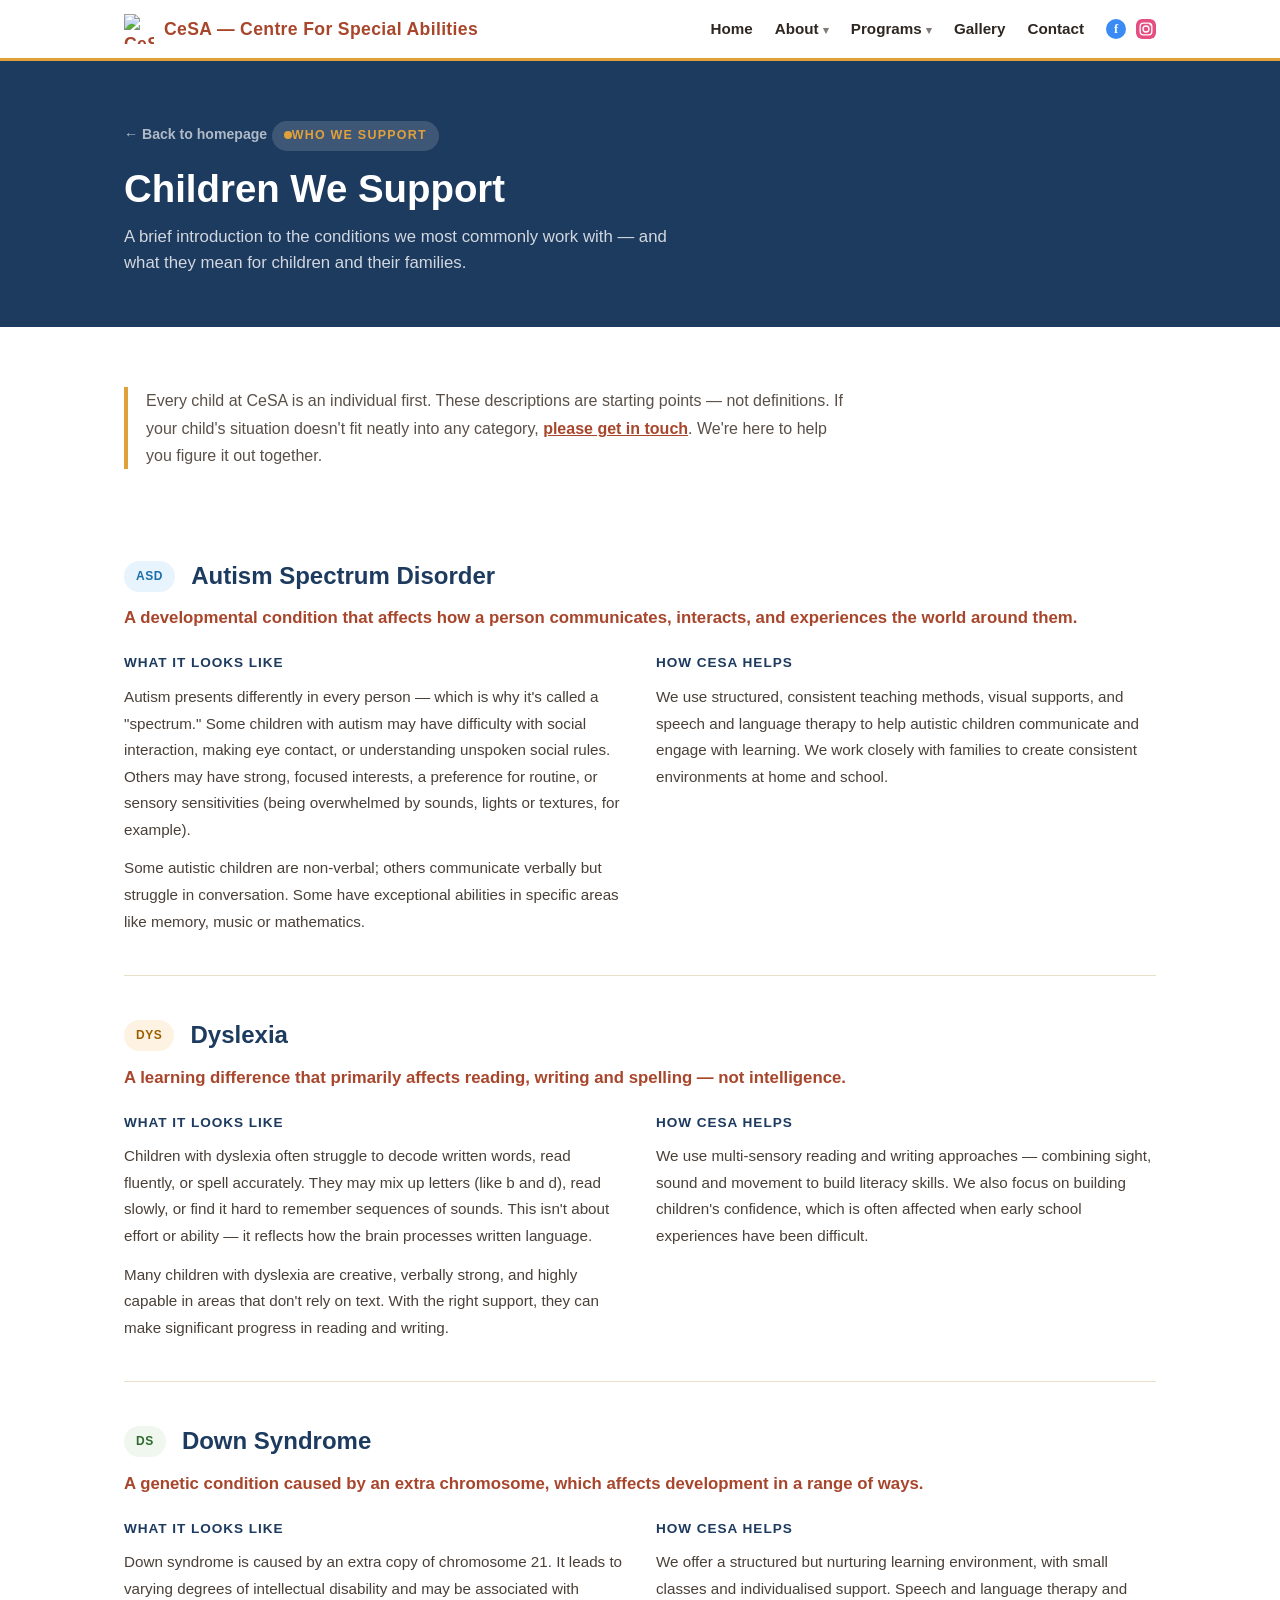
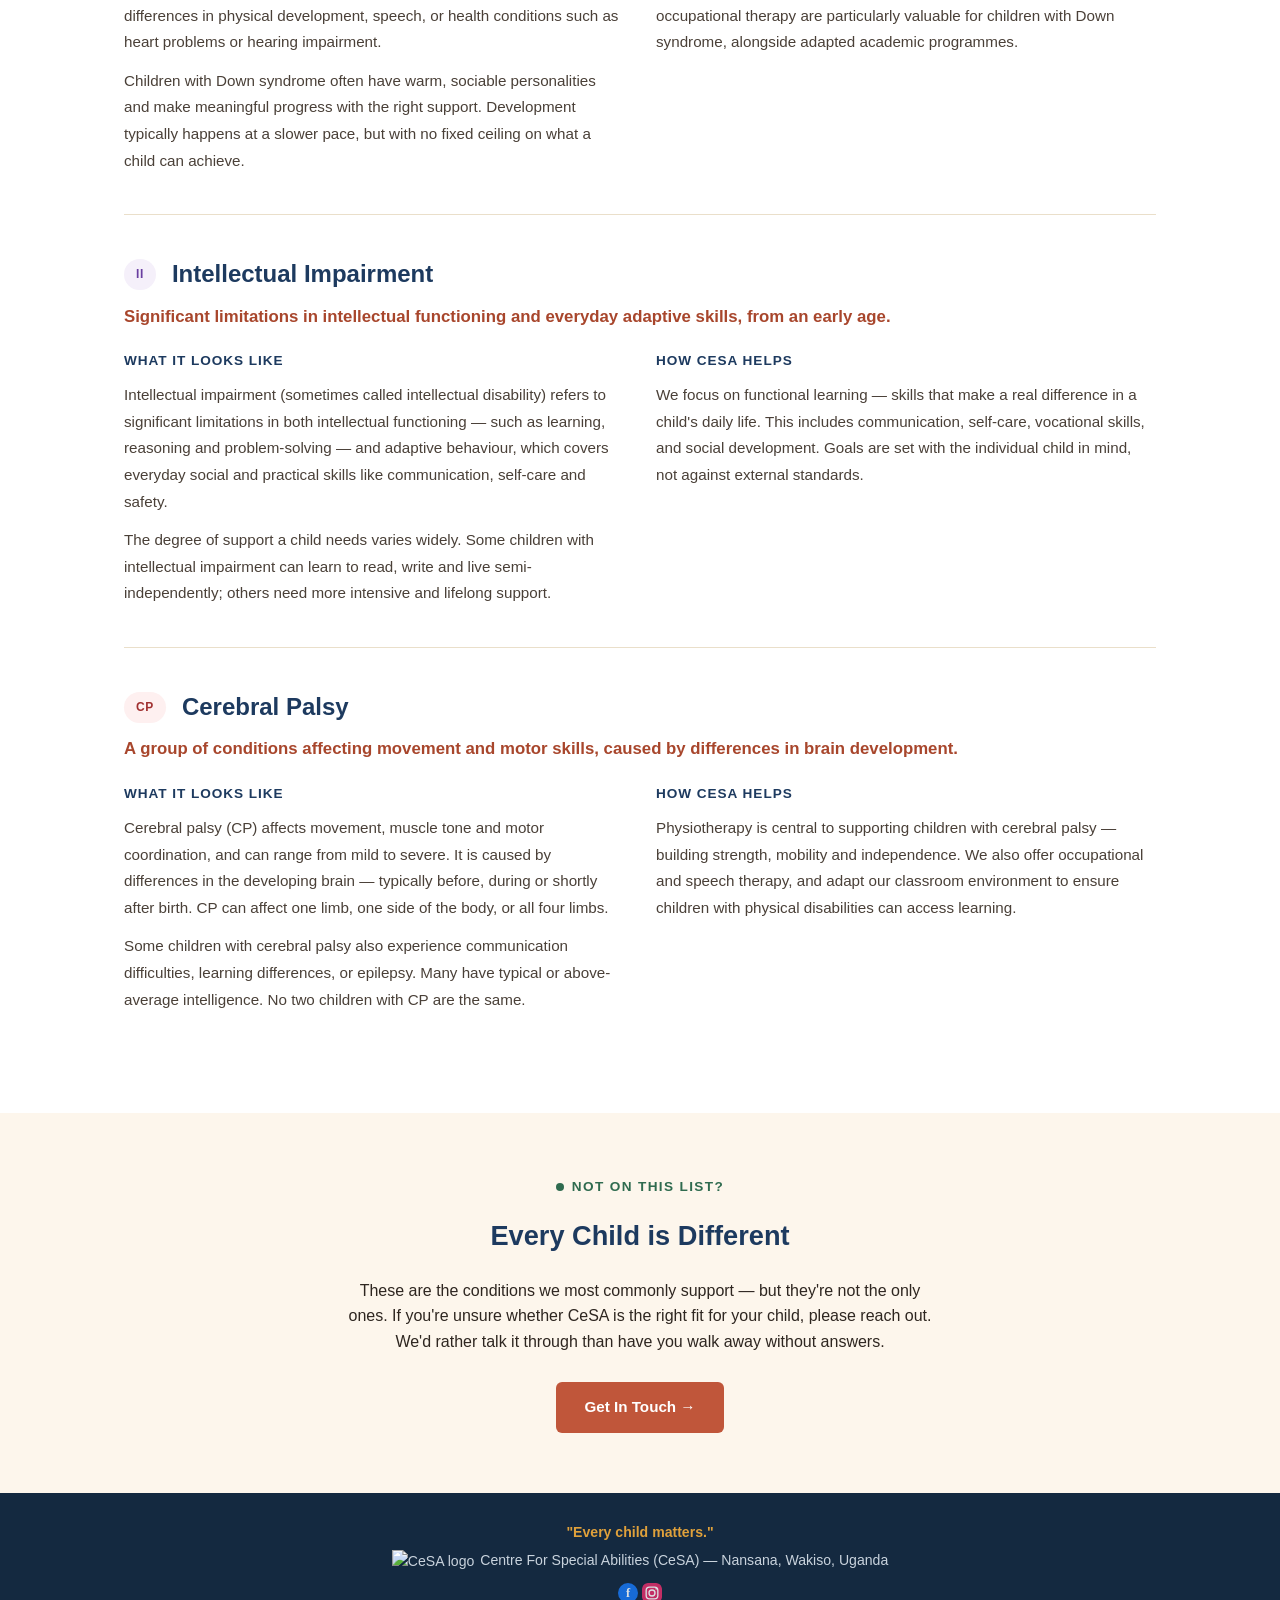
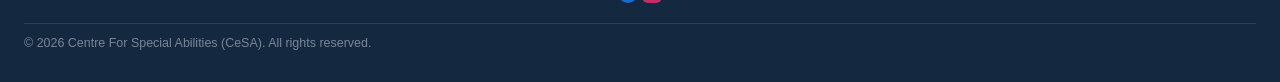
==== conditions.html @ 89aee136 "Fix mobile layout: principal message responsive + dropdown tap targets - Stack leadership-block to s" ====
<!DOCTYPE html>
<html lang="en">
<head>
<meta charset="UTF-8">
<meta name="viewport" content="width=device-width, initial-scale=1.0">
<title>Children We Support | CeSA — Centre For Special Abilities</title>
<meta name="description" content="Learn about the conditions CeSA supports — autism, dyslexia, Down syndrome, intellectual impairment and cerebral palsy — and what they mean for children and families.">
<link rel="stylesheet" href="style.css">
<script src="nav.js" defer></script>
</head>
<body>

<header>
  <nav class="nav">
    <a href="index.html#top" class="logo"><img src="images/logo.png" alt="CeSA logo" class="logo-img"><span class="logo-full">CeSA — Centre For Special Abilities</span><span class="logo-short">CeSA</span></a>
    <div class="nav-right">
      <ul class="nav-links">
        <li><a href="index.html">Home</a></li>
        <li class="has-dropdown">
          <a href="index.html#about">About <span class="dropdown-arrow">▾</span></a>
          <ul class="dropdown-menu">
            <li><a href="profile.html">Centre Profile</a></li>
            <li><a href="leadership.html">From Our Principal</a></li>
          </ul>
        </li>
        <li class="has-dropdown">
          <a href="index.html#services">Programs <span class="dropdown-arrow">▾</span></a>
          <ul class="dropdown-menu">
            <li><a href="programs.html">Our Programs &amp; Services</a></li>
            <li><a href="conditions.html">Children We Support</a></li>
          </ul>
        </li>
        <li><a href="gallery.html">Gallery</a></li>
        <li><a href="contact.html">Contact</a></li>
      </ul>
      <div class="nav-social">
        <a class="social-icon" href="https://www.facebook.com/61562365375146/" target="_blank" rel="noopener" aria-label="CeSA on Facebook">
          <svg viewBox="0 0 24 24" width="20" height="20" aria-hidden="true"><circle cx="12" cy="12" r="12" fill="#1877F2"/><text x="12" y="17" text-anchor="middle" font-family="Georgia, serif" font-size="15" font-weight="700" fill="#fff">f</text></svg>
        </a>
        <a class="social-icon" href="https://www.instagram.com/cesachildren/" target="_blank" rel="noopener" aria-label="CeSA on Instagram">
          <svg viewBox="0 0 24 24" width="20" height="20" aria-hidden="true"><rect width="24" height="24" rx="6" fill="#E1306C"/><rect x="5" y="5" width="14" height="14" rx="4" fill="none" stroke="#fff" stroke-width="1.6"/><circle cx="12" cy="12" r="3.6" fill="none" stroke="#fff" stroke-width="1.6"/><circle cx="17" cy="7" r="1" fill="#fff"/></svg>
        </a>
      </div>
    </div>
  </nav>
</header>

<section class="page-hero">
  <div class="wrap">
    <a href="index.html" class="back-link">← Back to homepage</a>
    <div class="section-tag">Who We Support</div>
    <h1>Children We Support</h1>
    <p>A brief introduction to the conditions we most commonly work with — and what they mean for children and their families.</p>
  </div>
</section>

<section class="page-section" style="background:#fff;">
  <div class="wrap">
    <p class="conditions-intro">Every child at CeSA is an individual first. These descriptions are starting points — not definitions. If your child's situation doesn't fit neatly into any category, <a href="contact.html">please get in touch</a>. We're here to help you figure it out together.</p>

    <div class="condition-list">

      <div class="condition-card" id="autism">
        <div class="condition-header">
          <div class="condition-badge" style="background:#e8f4fd;color:#1a6fa8;">ASD</div>
          <h2>Autism Spectrum Disorder</h2>
        </div>
        <p class="condition-lead">A developmental condition that affects how a person communicates, interacts, and experiences the world around them.</p>
        <div class="condition-body">
          <div>
            <h3>What it looks like</h3>
            <p>Autism presents differently in every person — which is why it's called a "spectrum." Some children with autism may have difficulty with social interaction, making eye contact, or understanding unspoken social rules. Others may have strong, focused interests, a preference for routine, or sensory sensitivities (being overwhelmed by sounds, lights or textures, for example).</p>
            <p style="margin-top:12px;">Some autistic children are non-verbal; others communicate verbally but struggle in conversation. Some have exceptional abilities in specific areas like memory, music or mathematics.</p>
          </div>
          <div>
            <h3>How CeSA helps</h3>
            <p>We use structured, consistent teaching methods, visual supports, and speech and language therapy to help autistic children communicate and engage with learning. We work closely with families to create consistent environments at home and school.</p>
          </div>
        </div>
      </div>

      <div class="condition-card" id="dyslexia">
        <div class="condition-header">
          <div class="condition-badge" style="background:#fef3e2;color:#9a6000;">DYS</div>
          <h2>Dyslexia</h2>
        </div>
        <p class="condition-lead">A learning difference that primarily affects reading, writing and spelling — not intelligence.</p>
        <div class="condition-body">
          <div>
            <h3>What it looks like</h3>
            <p>Children with dyslexia often struggle to decode written words, read fluently, or spell accurately. They may mix up letters (like b and d), read slowly, or find it hard to remember sequences of sounds. This isn't about effort or ability — it reflects how the brain processes written language.</p>
            <p style="margin-top:12px;">Many children with dyslexia are creative, verbally strong, and highly capable in areas that don't rely on text. With the right support, they can make significant progress in reading and writing.</p>
          </div>
          <div>
            <h3>How CeSA helps</h3>
            <p>We use multi-sensory reading and writing approaches — combining sight, sound and movement to build literacy skills. We also focus on building children's confidence, which is often affected when early school experiences have been difficult.</p>
          </div>
        </div>
      </div>

      <div class="condition-card" id="down-syndrome">
        <div class="condition-header">
          <div class="condition-badge" style="background:#f0f7ee;color:#2d6a2d;">DS</div>
          <h2>Down Syndrome</h2>
        </div>
        <p class="condition-lead">A genetic condition caused by an extra chromosome, which affects development in a range of ways.</p>
        <div class="condition-body">
          <div>
            <h3>What it looks like</h3>
            <p>Down syndrome is caused by an extra copy of chromosome 21. It leads to varying degrees of intellectual disability and may be associated with differences in physical development, speech, or health conditions such as heart problems or hearing impairment.</p>
            <p style="margin-top:12px;">Children with Down syndrome often have warm, sociable personalities and make meaningful progress with the right support. Development typically happens at a slower pace, but with no fixed ceiling on what a child can achieve.</p>
          </div>
          <div>
            <h3>How CeSA helps</h3>
            <p>We offer a structured but nurturing learning environment, with small classes and individualised support. Speech and language therapy and occupational therapy are particularly valuable for children with Down syndrome, alongside adapted academic programmes.</p>
          </div>
        </div>
      </div>

      <div class="condition-card" id="intellectual-impairment">
        <div class="condition-header">
          <div class="condition-badge" style="background:#f5f0fa;color:#6a3fa0;">II</div>
          <h2>Intellectual Impairment</h2>
        </div>
        <p class="condition-lead">Significant limitations in intellectual functioning and everyday adaptive skills, from an early age.</p>
        <div class="condition-body">
          <div>
            <h3>What it looks like</h3>
            <p>Intellectual impairment (sometimes called intellectual disability) refers to significant limitations in both intellectual functioning — such as learning, reasoning and problem-solving — and adaptive behaviour, which covers everyday social and practical skills like communication, self-care and safety.</p>
            <p style="margin-top:12px;">The degree of support a child needs varies widely. Some children with intellectual impairment can learn to read, write and live semi-independently; others need more intensive and lifelong support.</p>
          </div>
          <div>
            <h3>How CeSA helps</h3>
            <p>We focus on functional learning — skills that make a real difference in a child's daily life. This includes communication, self-care, vocational skills, and social development. Goals are set with the individual child in mind, not against external standards.</p>
          </div>
        </div>
      </div>

      <div class="condition-card" id="cerebral-palsy">
        <div class="condition-header">
          <div class="condition-badge" style="background:#fef0f0;color:#a03030;">CP</div>
          <h2>Cerebral Palsy</h2>
        </div>
        <p class="condition-lead">A group of conditions affecting movement and motor skills, caused by differences in brain development.</p>
        <div class="condition-body">
          <div>
            <h3>What it looks like</h3>
            <p>Cerebral palsy (CP) affects movement, muscle tone and motor coordination, and can range from mild to severe. It is caused by differences in the developing brain — typically before, during or shortly after birth. CP can affect one limb, one side of the body, or all four limbs.</p>
            <p style="margin-top:12px;">Some children with cerebral palsy also experience communication difficulties, learning differences, or epilepsy. Many have typical or above-average intelligence. No two children with CP are the same.</p>
          </div>
          <div>
            <h3>How CeSA helps</h3>
            <p>Physiotherapy is central to supporting children with cerebral palsy — building strength, mobility and independence. We also offer occupational and speech therapy, and adapt our classroom environment to ensure children with physical disabilities can access learning.</p>
          </div>
        </div>
      </div>

    </div>
  </div>
</section>

<section class="page-section" style="background:var(--cream);">
  <div class="wrap" style="text-align:center;">
    <div class="section-tag">Not on this list?</div>
    <h2>Every Child is Different</h2>
    <p style="max-width:600px;margin:0 auto 28px;">These are the conditions we most commonly support — but they're not the only ones. If you're unsure whether CeSA is the right fit for your child, please reach out. We'd rather talk it through than have you walk away without answers.</p>
    <a href="contact.html" class="btn">Get In Touch →</a>
  </div>
</section>

<footer>
  <div class="slogan">"Every child matters."</div>
  <div><img src="images/logo.png" alt="CeSA logo" class="footer-logo">Centre For Special Abilities (CeSA) — Nansana, Wakiso, Uganda</div>
  <div class="footer-links">
    <a class="social-icon" href="https://www.facebook.com/61562365375146/" target="_blank" rel="noopener" aria-label="CeSA on Facebook">
      <svg viewBox="0 0 24 24" width="20" height="20" aria-hidden="true"><circle cx="12" cy="12" r="12" fill="#1877F2"/><text x="12" y="17" text-anchor="middle" font-family="Georgia, serif" font-size="15" font-weight="700" fill="#fff">f</text></svg>
    </a>
    <a class="social-icon" href="https://www.instagram.com/cesachildren/" target="_blank" rel="noopener" aria-label="CeSA on Instagram">
      <svg viewBox="0 0 24 24" width="20" height="20" aria-hidden="true"><rect width="24" height="24" rx="6" fill="#E1306C"/><rect x="5" y="5" width="14" height="14" rx="4" fill="none" stroke="#fff" stroke-width="1.6"/><circle cx="12" cy="12" r="3.6" fill="none" stroke="#fff" stroke-width="1.6"/><circle cx="17" cy="7" r="1" fill="#fff"/></svg>
    </a>
  </div>
  <div class="footer-bottom">© 2026 Centre For Special Abilities (CeSA). All rights reserved.</div>
</footer>

</body>
</html>
---- style.css ----
:root {
  --terracotta: #c0563a;
  --terracotta-dark: #a8462c;
  --cream: #fdf6ec;
  --ink: #2e2620;
  --green: #2f6b4f;
  --gold: #e0a13b;
  --gold-dark: #ad7a1f;
  --navy: #1d3a5f;
  --navy-dark: #142940;
}

* {
  margin: 0;
  padding: 0;
  box-sizing: border-box;
}

html {
  scroll-behavior: smooth;
  overflow-x: hidden;
}

body {
  font-family: -apple-system, "Helvetica Neue", Arial, sans-serif;
  color: var(--ink);
  background: #fff;
  line-height: 1.6;
  overflow-x: hidden;
}

a {
  color: inherit;
}

.wrap {
  max-width: 1080px;
  margin: 0 auto;
  padding: 0 24px;
}

/* Header */
header {
  position: sticky;
  top: 0;
  z-index: 10;
  background: #fff;
  border-bottom: 3px solid var(--gold);
}

.nav {
  display: flex;
  align-items: center;
  justify-content: space-between;
  padding: 14px 24px;
  max-width: 1080px;
  margin: 0 auto;
}

.logo {
  display: flex;
  align-items: center;
  gap: 10px;
  font-weight: 800;
  font-size: 1.1rem;
  color: var(--terracotta-dark);
  text-decoration: none;
  letter-spacing: 0.02em;
}

.logo-img {
  height: 30px;
  width: 30px;
  object-fit: contain;
}

.footer-logo {
  height: 22px;
  width: 22px;
  object-fit: contain;
  vertical-align: middle;
  margin-right: 6px;
}

.nav-right {
  display: flex;
  align-items: center;
}

.nav-links {
  display: flex;
  gap: 22px;
  list-style: none;
  font-size: 0.95rem;
  font-weight: 600;
}

.logo-short {
  display: none;
}

.nav-links a {
  text-decoration: none;
  color: var(--ink);
}

.nav-links a:hover {
  color: var(--terracotta-dark);
}

.nav-social {
  display: flex;
  gap: 10px;
  margin-left: 22px;
}

/* Dropdown nav */
.has-dropdown {
  position: relative;
}

.dropdown-arrow {
  font-size: 0.7em;
  opacity: 0.6;
}

.has-dropdown::after {
  content: '';
  position: absolute;
  top: 100%;
  left: 0;
  right: 0;
  height: 12px;
}

.dropdown-menu {
  display: none;
  position: absolute;
  top: calc(100% + 12px);
  left: 50%;
  transform: translateX(-50%);
  background: #fff;
  border-radius: 8px;
  box-shadow: 0 6px 24px rgba(0, 0, 0, 0.12);
  min-width: 220px;
  padding: 6px 0;
  list-style: none;
  border-top: 3px solid var(--gold);
  z-index: 100;
}

.has-dropdown:hover .dropdown-menu {
  display: block;
}

.dropdown-menu li a {
  display: block;
  padding: 10px 20px;
  font-size: 0.9rem;
  font-weight: 600;
  color: var(--ink);
  text-decoration: none;
  white-space: nowrap;
}

.dropdown-menu li a:hover {
  background: var(--cream);
  color: var(--terracotta-dark);
}

/* Page hero (profile / leadership pages) */
.page-hero {
  background: var(--navy);
  color: #fff;
  padding: 60px 24px 50px;
}

.page-hero .back-link {
  color: rgba(255,255,255,0.65);
  font-size: 0.88rem;
  text-decoration: none;
  display: inline-block;
  margin-bottom: 20px;
}

.page-hero .back-link:hover {
  color: #fff;
}

.page-hero .section-tag {
  background: rgba(255,255,255,0.15);
  color: var(--gold);
  display: inline-block;
  font-size: 0.78rem;
  font-weight: 700;
  letter-spacing: 0.1em;
  text-transform: uppercase;
  padding: 5px 12px;
  border-radius: 20px;
  margin-bottom: 14px;
}

.page-hero h1 {
  font-size: 2.4rem;
  font-weight: 800;
  margin-bottom: 12px;
  line-height: 1.2;
}

.page-hero p {
  font-size: 1.05rem;
  opacity: 0.8;
  max-width: 560px;
}

/* Page sections */
.page-section {
  padding: 60px 0;
}

.page-section h2 {
  font-size: 1.7rem;
  font-weight: 800;
  color: var(--navy);
  margin-bottom: 20px;
  margin-top: 10px;
}

/* Profile page */
.profile-intro p {
  max-width: 720px;
  font-size: 1.05rem;
  color: #4a4038;
}

.profile-facts {
  display: grid;
  grid-template-columns: repeat(3, 1fr);
  gap: 24px;
  margin-top: 24px;
}

.fact-card {
  background: #fff;
  border-radius: 12px;
  padding: 28px 24px;
  border: 1px solid #eadfca;
}

.fact-year {
  font-size: 2rem;
  font-weight: 800;
  color: var(--terracotta);
  line-height: 1;
  margin-bottom: 6px;
}

.fact-label {
  font-size: 0.85rem;
  font-weight: 700;
  text-transform: uppercase;
  letter-spacing: 0.06em;
  color: var(--navy);
  margin-bottom: 10px;
}

.fact-card p {
  font-size: 0.9rem;
  color: #5a5048;
  line-height: 1.6;
}

.focus-grid {
  display: grid;
  grid-template-columns: repeat(3, 1fr);
  gap: 20px;
}

.focus-item {
  background: var(--cream);
  border-radius: 10px;
  padding: 22px 20px;
}

.focus-icon {
  font-size: 1.5rem;
  margin-bottom: 10px;
}

.focus-item h3 {
  font-size: 0.95rem;
  font-weight: 700;
  color: var(--navy);
  margin-bottom: 8px;
}

.focus-item p {
  font-size: 0.85rem;
  color: #5a5048;
  line-height: 1.5;
}

/* Leadership page */
.leadership-block {
  display: grid;
  grid-template-columns: 260px 1fr;
  gap: 50px;
  align-items: start;
}

.leadership-photo img {
  width: 100%;
  border-radius: 12px;
  object-fit: cover;
}

.leadership-name {
  font-size: 1rem;
  font-weight: 700;
  color: var(--navy);
  margin-top: 14px;
}

.leadership-title {
  font-size: 0.85rem;
  color: #7a6a5a;
  margin-top: 4px;
}

.leadership-quote {
  font-size: 1.2rem;
  font-style: italic;
  color: var(--terracotta-dark);
  border-left: 4px solid var(--gold);
  padding-left: 20px;
  margin: 16px 0 24px;
  line-height: 1.6;
}

.leadership-text p {
  font-size: 1rem;
  color: #4a4038;
  line-height: 1.75;
}

/* Timeline */
.timeline {
  display: flex;
  flex-direction: column;
  gap: 0;
  margin-top: 24px;
  max-width: 720px;
}

.timeline-item {
  display: grid;
  grid-template-columns: 90px 1fr;
  gap: 24px;
  padding-bottom: 36px;
  position: relative;
}

.timeline-item:not(:last-child)::before {
  content: '';
  position: absolute;
  left: 44px;
  top: 36px;
  bottom: 0;
  width: 2px;
  background: var(--gold);
  opacity: 0.4;
}

.timeline-year {
  width: 72px;
  height: 72px;
  border-radius: 50%;
  background: var(--navy);
  color: #fff;
  font-weight: 800;
  font-size: 0.85rem;
  display: flex;
  align-items: center;
  justify-content: center;
  text-align: center;
  flex-shrink: 0;
  line-height: 1.2;
}

.timeline-content h3 {
  font-size: 1.05rem;
  font-weight: 700;
  color: var(--navy);
  margin-bottom: 8px;
  padding-top: 18px;
}

.timeline-content p {
  font-size: 0.95rem;
  color: #5a5048;
  line-height: 1.7;
}

.social-icon {
  display: inline-flex;
  opacity: 0.85;
  transition: opacity 0.2s ease, transform 0.2s ease;
}

.social-icon:hover {
  opacity: 1;
  transform: translateY(-2px);
}

.social-icon svg {
  display: block;
  border-radius: 6px;
}

.social-row {
  display: flex;
  gap: 14px;
  justify-content: center;
  margin-top: 4px;
}

/* Hero */
.hero {
  position: relative;
  background: linear-gradient(180deg, rgba(20, 28, 38, 0.1) 0%, rgba(20, 28, 38, 0.35) 100%), url("images/hero.jpg") center 15% / cover no-repeat;
  color: #fff;
  padding: 130px 24px 100px;
  text-align: center;
}

.hero .motto {
  display: inline-block;
  background: var(--gold);
  color: #2e2210;
  font-weight: 700;
  font-size: 0.8rem;
  letter-spacing: 0.08em;
  text-transform: uppercase;
  padding: 7px 16px;
  border-radius: 20px;
  margin-bottom: 22px;
  box-shadow: 0 8px 20px rgba(0, 0, 0, 0.25);
}

.hero h1 {
  font-size: 3rem;
  font-weight: 900;
  letter-spacing: -0.01em;
  line-height: 1.14;
  margin-bottom: 10px;
  text-shadow: 0 3px 22px rgba(0, 0, 0, 0.45);
}

.hero .sub {
  font-size: 1.05rem;
  font-weight: 800;
  letter-spacing: 0.08em;
  text-transform: uppercase;
  color: var(--gold);
  margin-bottom: 10px;
}

.hero p.lead {
  max-width: 620px;
  margin: 18px auto 28px;
  font-size: 1.05rem;
  opacity: 0.95;
}

.btn {
  display: inline-block;
  background: var(--terracotta);
  color: #fff;
  text-decoration: none;
  padding: 13px 28px;
  border-radius: 6px;
  font-weight: 700;
  font-size: 0.95rem;
  transition: background 0.15s ease;
}

.btn:hover {
  background: var(--terracotta-dark);
}

.btn.outline {
  background: transparent;
  border: 2px solid #fff;
  margin-left: 10px;
}

.btn.outline:hover {
  background: rgba(255, 255, 255, 0.15);
}

/* Sections */
section {
  padding: 70px 0;
}

h2 {
  font-size: 1.8rem;
  font-weight: 800;
  color: var(--terracotta-dark);
  margin-bottom: 8px;
}

.section-tag {
  color: var(--green);
  font-weight: 700;
  font-size: 0.85rem;
  letter-spacing: 0.1em;
  text-transform: uppercase;
  margin-bottom: 6px;
  display: inline-flex;
  align-items: center;
  gap: 8px;
}

.section-tag::before {
  content: "";
  width: 8px;
  height: 8px;
  border-radius: 50%;
  background: currentColor;
  display: inline-block;
  flex-shrink: 0;
}

.section-head {
  text-align: center;
  max-width: 640px;
  margin: 0 auto 40px;
}

/* About */
.about-grid {
  display: grid;
  grid-template-columns: 1fr 1fr;
  gap: 44px;
  align-items: center;
}

.about-grid img {
  width: 100%;
  border-radius: 10px;
  box-shadow: 0 12px 30px rgba(0, 0, 0, 0.15);
}

.about-grid .about-logo {
  width: 100%;
  max-width: 260px;
  margin: 0 auto;
  display: block;
  box-shadow: none;
}

.about-text h2 {
  text-align: left;
}

.about-profile-link {
  display: inline-block;
  margin-top: 18px;
  font-size: 0.9rem;
  font-weight: 700;
  color: var(--terracotta);
  text-decoration: none;
  letter-spacing: 0.02em;
}

.about-profile-link:hover {
  color: var(--terracotta-dark);
  text-decoration: underline;
}

.trust-badges {
  display: grid;
  grid-template-columns: repeat(3, 1fr);
  gap: 18px;
  margin-top: 40px;
}

.badge {
  background: var(--cream);
  border: 1px solid #eadfca;
  border-radius: 10px;
  padding: 18px 20px;
  text-align: center;
}

.badge strong {
  display: block;
  color: var(--green);
  font-size: 1.05rem;
  margin-bottom: 6px;
}

.badge span {
  font-size: 0.82rem;
  color: #4a4038;
}

.cards {
  display: grid;
  grid-template-columns: repeat(3, 1fr);
  gap: 18px;
  margin-top: 36px;
}

.card {
  background: #fff;
  border-radius: 10px;
  padding: 22px;
  border-top: 4px solid var(--terracotta);
  box-shadow: 0 6px 18px rgba(0, 0, 0, 0.05);
}

.card h3 {
  font-size: 1.05rem;
  margin-bottom: 8px;
  color: var(--terracotta-dark);
}

.card:nth-of-type(1) {
  border-top-color: var(--navy);
}

.card:nth-of-type(1) h3 {
  color: var(--navy);
}

.card:nth-of-type(2) {
  border-top-color: var(--green);
}

.card:nth-of-type(2) h3 {
  color: var(--green);
}

.card:nth-of-type(3) {
  border-top-color: var(--gold);
}

.card:nth-of-type(3) h3 {
  color: var(--gold-dark);
}

.card p {
  font-size: 0.92rem;
  color: #4a4038;
}

/* Objectives */
.objectives-list {
  margin-top: 36px;
  display: grid;
  gap: 14px;
  list-style: none;
  counter-reset: objective;
}

.objectives-list li {
  counter-increment: objective;
  background: #fff;
  border-left: 4px solid var(--terracotta);
  border-radius: 8px;
  padding: 16px 20px 16px 52px;
  font-size: 0.95rem;
  position: relative;
  box-shadow: 0 6px 18px rgba(0, 0, 0, 0.05);
}

.objectives-list li::before {
  content: counter(objective);
  position: absolute;
  left: 16px;
  top: 16px;
  color: var(--terracotta-dark);
  font-weight: 800;
}

.objectives-list li:nth-child(4n+1) { border-left-color: var(--navy); }
.objectives-list li:nth-child(4n+1)::before { color: var(--navy); }
.objectives-list li:nth-child(4n+2) { border-left-color: var(--green); }
.objectives-list li:nth-child(4n+2)::before { color: var(--green); }
.objectives-list li:nth-child(4n+3) { border-left-color: var(--gold); }
.objectives-list li:nth-child(4n+3)::before { color: var(--gold-dark); }

/* Quote block */
.quote-block {
  display: flex;
  align-items: center;
  gap: 32px;
  margin-top: 40px;
  background: #fff;
  border-radius: 14px;
  padding: 28px;
  box-shadow: 0 6px 18px rgba(0, 0, 0, 0.05);
}

.quote-block img {
  width: 180px;
  height: 200px;
  object-fit: cover;
  border-radius: 10px;
  flex-shrink: 0;
}

.quote-block blockquote {
  font-size: 1.05rem;
  font-style: italic;
  color: var(--ink);
}

.quote-block cite {
  display: block;
  margin-top: 10px;
  font-style: normal;
  font-weight: 700;
  color: var(--terracotta-dark);
}

/* Who We Support */
.who-we-support {
  background: var(--cream);
}

.support-grid {
  display: grid;
  grid-template-columns: 1fr 1fr;
  gap: 24px;
  margin-top: 36px;
}

.support-col {
  background: #fff;
  border-radius: 12px;
  padding: 26px 28px;
  box-shadow: 0 6px 18px rgba(0, 0, 0, 0.05);
}

.support-col.welcome {
  border-top: 4px solid var(--green);
}

.support-col.limited {
  border-top: 4px solid var(--gold);
}

.support-col h3 {
  font-size: 1.05rem;
  margin-bottom: 14px;
}

.support-col.welcome h3 {
  color: var(--green);
}

.support-col.limited h3 {
  color: var(--gold-dark);
}

.support-col ul {
  list-style: none;
  display: grid;
  gap: 8px;
  font-size: 0.95rem;
}

.support-col li {
  padding-left: 26px;
  position: relative;
}

.support-col.welcome li a {
  color: inherit;
  text-decoration: none;
  font-weight: inherit;
}

.support-col.welcome li a:hover {
  color: var(--terracotta);
  text-decoration: underline;
}

.support-col.welcome li::before {
  content: "✓";
  position: absolute;
  left: 0;
  color: var(--green);
  font-weight: 800;
}

.support-col.limited p {
  font-size: 0.95rem;
}

.support-condition {
  margin-top: 16px;
  font-size: 0.88rem;
  color: #4a4038;
  border-top: 1px dashed #eadfca;
  padding-top: 12px;
}

.support-condition a {
  color: var(--gold-dark);
  font-weight: 700;
  text-decoration: none;
}

.support-condition a:hover {
  text-decoration: underline;
}

.admission-process {
  margin-top: 40px;
  text-align: center;
}

.admission-process h3 {
  font-size: 1rem;
  font-weight: 700;
  color: var(--navy);
  margin-bottom: 20px;
  text-transform: uppercase;
  letter-spacing: 0.05em;
}

.admission-steps {
  display: flex;
  align-items: stretch;
  justify-content: center;
  gap: 12px;
  flex-wrap: wrap;
}

.admission-step {
  background: #fff;
  border: 1px solid #eadfca;
  border-radius: 10px;
  padding: 16px 20px;
  width: 180px;
  min-height: 100px;
  text-align: center;
  display: flex;
  flex-direction: column;
  align-items: center;
  justify-content: flex-start;
}

.step-num {
  width: 32px;
  height: 32px;
  border-radius: 50%;
  background: var(--navy);
  color: #fff;
  font-weight: 700;
  font-size: 0.9rem;
  display: flex;
  align-items: center;
  justify-content: center;
  margin: 0 auto 10px;
}

.admission-step p {
  font-size: 0.85rem;
  color: #4a4038;
  margin: 0;
  line-height: 1.4;
}

.admission-arrow {
  font-size: 1.4rem;
  color: var(--gold-dark);
  font-weight: 700;
}

.support-note {
  text-align: center;
  margin-top: 30px;
  font-weight: 700;
  color: var(--navy);
}

.support-note a {
  text-decoration: underline;
}

/* Programs page */
.programs-grid {
  display: flex;
  flex-direction: column;
  gap: 48px;
}

.program-card {
  border-bottom: 1px solid #eadfca;
  padding-bottom: 48px;
  scroll-margin-top: 90px;
}

.program-card:last-child {
  border-bottom: none;
  padding-bottom: 0;
}

.program-icon {
  font-size: 2rem;
  margin-bottom: 12px;
}

.program-card h2 {
  font-size: 1.5rem;
  font-weight: 800;
  color: var(--navy);
  margin-bottom: 8px;
}

.program-lead {
  font-size: 1.05rem;
  font-weight: 600;
  color: var(--terracotta-dark);
  margin-bottom: 16px;
}

.program-card p {
  font-size: 0.98rem;
  color: #4a4038;
  line-height: 1.75;
  max-width: 760px;
}

.program-card p + p {
  margin-top: 12px;
}

/* Conditions page */
.conditions-intro {
  font-size: 1rem;
  color: #5a5048;
  max-width: 720px;
  margin-bottom: 48px;
  line-height: 1.7;
  border-left: 4px solid var(--gold);
  padding-left: 18px;
}

.conditions-intro a {
  color: var(--terracotta-dark);
  font-weight: 600;
}

.condition-list {
  display: flex;
  flex-direction: column;
  gap: 0;
}

.condition-card {
  padding: 40px 0;
  border-bottom: 1px solid #eadfca;
  scroll-margin-top: 90px;
}

.condition-card:last-child {
  border-bottom: none;
}

.condition-header {
  display: flex;
  align-items: center;
  gap: 16px;
  margin-bottom: 10px;
}

.condition-badge {
  font-size: 0.75rem;
  font-weight: 800;
  letter-spacing: 0.05em;
  padding: 6px 12px;
  border-radius: 20px;
  flex-shrink: 0;
}

.condition-header h2 {
  font-size: 1.5rem;
  font-weight: 800;
  color: var(--navy);
  margin: 0;
}

.condition-lead {
  font-size: 1.05rem;
  font-weight: 600;
  color: var(--terracotta-dark);
  margin-bottom: 20px;
}

.condition-body {
  display: grid;
  grid-template-columns: 1fr 1fr;
  gap: 32px;
}

.condition-body h3 {
  font-size: 0.85rem;
  font-weight: 700;
  text-transform: uppercase;
  letter-spacing: 0.07em;
  color: var(--navy);
  margin-bottom: 10px;
}

.condition-body p {
  font-size: 0.95rem;
  color: #4a4038;
  line-height: 1.75;
}

/* Services */
.services {
  background: #fff;
}

.service-list {
  display: grid;
  grid-template-columns: repeat(4, 1fr);
  gap: 16px;
  list-style: none;
  margin-top: 20px;
}

.service-list li {
  background: var(--cream);
  border-radius: 8px;
  padding: 18px 16px;
  font-weight: 600;
  font-size: 0.95rem;
  text-align: center;
  border: 1px solid #eadfca;
  cursor: pointer;
  transition: transform 0.2s ease, box-shadow 0.2s ease, border-color 0.2s ease;
}

.service-list li:hover {
  border-color: var(--terracotta);
  transform: translateY(-3px);
  box-shadow: 0 10px 24px rgba(0, 0, 0, 0.08);
}

.service-list li a {
  display: block;
  width: 100%;
  height: 100%;
  color: inherit;
  text-decoration: none;
}

.classes-note {
  text-align: center;
  margin-top: 26px;
  font-weight: 600;
  color: var(--green);
}

/* Gallery */
#gallery,
#full-gallery {
  background: var(--cream);
}

.gallery-grid {
  display: grid;
  grid-template-columns: repeat(3, 1fr);
  gap: 14px;
}

.gallery-grid img {
  width: 100%;
  height: 230px;
  object-fit: cover;
  border-radius: 8px;
  display: block;
  cursor: pointer;
  transition: transform 0.25s ease;
}

.gallery-grid img:hover {
  transform: scale(1.03);
}

.gallery-cta {
  text-align: center;
  margin-top: 30px;
}

.gallery-year {
  font-size: 1.25rem;
  font-weight: 800;
  color: var(--navy);
  margin: 0 0 16px;
  padding-bottom: 8px;
  border-bottom: 2px solid #eadfca;
}

.gallery-year-group + .gallery-year-group .gallery-year {
  margin-top: 40px;
}

.back-link {
  display: inline-block;
  margin-bottom: 18px;
  font-weight: 700;
  font-size: 0.9rem;
  color: var(--terracotta-dark);
  text-decoration: none;
}

.back-link:hover {
  text-decoration: underline;
}

/* Contact */
.contact {
  background: var(--navy);
  color: #fff;
  text-align: center;
}

.contact h2 {
  color: #fff;
}

.contact .section-tag {
  color: var(--gold);
}

.contact-grid {
  display: flex;
  justify-content: center;
  gap: 50px;
  margin-top: 30px;
  flex-wrap: wrap;
}

.contact-item {
  max-width: 320px;
}

.contact-item .label {
  font-size: 0.8rem;
  text-transform: uppercase;
  letter-spacing: 0.08em;
  opacity: 0.75;
  margin-bottom: 6px;
  font-weight: 700;
}

.contact-item a {
  font-size: 1.05rem;
  font-weight: 700;
  text-decoration: none;
  color: #fff;
  white-space: nowrap;
}

.contact .btn {
  margin-top: 34px;
  background: var(--gold);
  color: #2e2210;
}

.contact .btn:hover {
  background: #cf8e2c;
}

/* Map embed */
.map-wrap {
  margin-top: 40px;
  max-width: 680px;
  margin-left: auto;
  margin-right: auto;
}

.map-embed {
  position: relative;
  display: block;
  border-radius: 12px;
  overflow: hidden;
  box-shadow: 0 10px 30px rgba(0, 0, 0, 0.2);
}

.map-embed iframe {
  width: 100%;
  height: 320px;
  display: block;
  pointer-events: none;
  border: 0;
}

.map-overlay {
  position: absolute;
  left: 0;
  right: 0;
  bottom: 0;
  background: rgba(13, 26, 42, 0.82);
  color: #fff;
  font-size: 0.85rem;
  font-weight: 700;
  padding: 10px 16px;
  text-align: center;
}

/* Facebook embed */
#news {
  background: #fff;
}

.news-grid {
  display: flex;
  flex-wrap: wrap;
  justify-content: center;
  align-items: center;
  gap: 28px;
}

.fb-embed-wrap {
  display: flex;
  justify-content: center;
}

.ig-embed-wrap {
  display: flex;
  flex-direction: column;
  align-items: center;
  gap: 12px;
}

.ig-embed-wrap iframe {
  border-radius: 8px;
}

.ig-fallback {
  font-size: 0.85rem;
  font-weight: 700;
  color: #e1306c;
  text-decoration: none;
}

.ig-fallback:hover {
  text-decoration: underline;
}

/* Footer */
footer {
  background: var(--navy-dark);
  color: #c9d3dd;
  text-align: center;
  padding: 28px 24px;
  font-size: 0.88rem;
}

.footer-bottom {
  margin-top: 14px;
  padding-top: 10px;
  border-top: 1px solid rgba(255, 255, 255, 0.1);
  text-align: left;
  font-size: 0.78rem;
  color: rgba(201, 211, 221, 0.55);
}

footer .slogan {
  color: var(--gold);
  font-weight: 700;
  margin-bottom: 6px;
}

.footer-links {
  margin-top: 10px;
}

.footer-links a {
  color: var(--gold);
  text-decoration: none;
  font-weight: 700;
  font-size: 0.85rem;
}

.footer-links a:hover {
  text-decoration: underline;
}

/* Overlays (detail modal + lightbox) */
.overlay {
  display: none;
  position: fixed;
  inset: 0;
  z-index: 100;
  background: rgba(13, 26, 42, 0.8);
  align-items: center;
  justify-content: center;
  padding: 24px;
}

.overlay.open {
  display: flex;
}

.modal-panel {
  position: relative;
  background: #fff;
  border-radius: 16px;
  padding: 36px;
  max-width: 520px;
  width: 100%;
  box-shadow: 0 20px 60px rgba(0, 0, 0, 0.3);
}

.modal-panel h3 {
  color: var(--terracotta-dark);
  font-size: 1.3rem;
  margin-bottom: 12px;
}

.modal-panel p {
  font-size: 0.95rem;
  color: #4a4038;
  line-height: 1.7;
}

.modal-close {
  position: absolute;
  top: 14px;
  right: 16px;
  background: none;
  border: none;
  font-size: 1.2rem;
  cursor: pointer;
  color: #999;
}

.modal-media {
  margin-bottom: 18px;
  border-radius: 10px;
  overflow: hidden;
}

.modal-media img {
  width: 100%;
  display: block;
}

.modal-media span {
  display: flex;
  align-items: center;
  justify-content: center;
  height: 140px;
  background: var(--cream);
  border: 1px dashed #cdbfa3;
  border-radius: 10px;
  color: #9a8b6c;
  font-size: 0.9rem;
}

/* Lightbox */
.lightbox img {
  max-width: 85vw;
  max-height: 80vh;
  border-radius: 8px;
  opacity: 0;
  transform: scale(0.96);
  transition: opacity 0.25s ease, transform 0.25s ease;
}

.lightbox img.show {
  opacity: 1;
  transform: scale(1);
}

.lb-close {
  position: absolute;
  top: 20px;
  right: 24px;
  background: none;
  border: none;
  color: #fff;
  font-size: 1.6rem;
  cursor: pointer;
}

.lb-arrow {
  position: absolute;
  top: 50%;
  transform: translateY(-50%);
  background: rgba(255, 255, 255, 0.15);
  border: none;
  color: #fff;
  font-size: 2rem;
  width: 52px;
  height: 52px;
  border-radius: 50%;
  cursor: pointer;
  transition: background 0.2s ease;
}

.lb-arrow:hover {
  background: rgba(255, 255, 255, 0.3);
}

.lb-prev {
  left: 20px;
}

.lb-next {
  right: 20px;
}

@media (max-width: 800px) {
  .nav-links {
    gap: 14px;
    font-size: 0.85rem;
  }
  .logo-full {
    display: none;
  }
  .nav-social {
    display: none;
  }
  .logo-short {
    display: inline;
  }
  .hero h1 {
    font-size: 2rem;
  }
  .about-grid {
    grid-template-columns: 1fr;
  }
  .cards {
    grid-template-columns: 1fr;
  }
  .trust-badges {
    grid-template-columns: 1fr;
  }
  .support-grid {
    grid-template-columns: 1fr;
  }
  .service-list {
    grid-template-columns: repeat(2, 1fr);
  }
  .gallery-grid {
    grid-template-columns: repeat(2, 1fr);
  }
  .contact-grid {
    gap: 28px;
  }
  .quote-block {
    flex-direction: column;
    text-align: center;
  }
  .lb-arrow {
    width: 40px;
    height: 40px;
    font-size: 1.5rem;
  }
  .lb-prev {
    left: 6px;
  }
  .lb-next {
    right: 6px;
  }
  .modal-panel {
    padding: 26px;
  }
}

@media (max-width: 420px) {
  .nav {
    padding: 12px 16px;
  }
  .logo {
    gap: 6px;
    font-size: 1rem;
  }
  .logo-img {
    height: 24px;
    width: 24px;
  }
  .nav-links {
    gap: 6px 10px;
    font-size: 0.72rem;
    flex-wrap: wrap;
    justify-content: flex-end;
  }
}

/* ─── Contact page ─── */
.contact-page-grid {
  display: grid;
  grid-template-columns: 1fr 1fr;
  gap: 60px;
  align-items: start;
}

.contact-form-col h2,
.contact-info-col h2 {
  font-size: 1.5rem;
  color: var(--navy);
  margin-bottom: 14px;
}

.contact-form-note {
  font-size: 0.88rem;
  color: #666;
  margin-bottom: 24px;
  line-height: 1.5;
}

.contact-form {
  display: flex;
  flex-direction: column;
  gap: 18px;
}

.form-group {
  display: flex;
  flex-direction: column;
  gap: 6px;
}

.form-group label {
  font-size: 0.85rem;
  font-weight: 600;
  color: var(--ink);
  letter-spacing: 0.03em;
}

.form-group input,
.form-group textarea {
  padding: 12px 14px;
  border: 1.5px solid #d8cfc5;
  border-radius: 6px;
  font-size: 0.95rem;
  font-family: inherit;
  color: var(--ink);
  background: #fafaf8;
  transition: border-color 0.2s;
  resize: vertical;
}

.form-group input:focus,
.form-group textarea:focus {
  outline: none;
  border-color: var(--terracotta);
  background: #fff;
}

.form-submit {
  align-self: flex-start;
  margin-top: 4px;
}

.info-block {
  margin-bottom: 24px;
}

.info-block:last-child {
  margin-bottom: 0;
}

.info-label {
  font-size: 0.75rem;
  font-weight: 700;
  letter-spacing: 0.1em;
  text-transform: uppercase;
  color: var(--terracotta);
  margin-bottom: 6px;
}

.info-block p,
.info-block a {
  font-size: 0.95rem;
  line-height: 1.6;
  color: var(--ink);
}

.info-block a {
  color: var(--navy);
  text-decoration: none;
}

.info-block a:hover {
  color: var(--terracotta);
}

.contact-social-row {
  display: flex;
  gap: 12px;
  margin-top: 4px;
  flex-wrap: wrap;
}

.contact-social-link {
  display: flex;
  align-items: center;
  gap: 8px;
  font-size: 0.92rem;
  font-weight: 600;
  color: var(--navy);
  text-decoration: none;
  padding: 8px 16px 8px 10px;
  border: 1.5px solid #d8cfc5;
  border-radius: 24px;
  transition: border-color 0.2s, background 0.2s;
}

.contact-social-link:hover {
  border-color: var(--terracotta);
  background: var(--cream);
  color: var(--terracotta);
}

@media (max-width: 700px) {
  .contact-page-grid {
    grid-template-columns: 1fr;
    gap: 40px;
  }
}

/* ─── Mobile layout fixes ─── */
@media (max-width: 800px) {
  /* Mobile dropdown: open state via JS toggle */
  .has-dropdown.open .dropdown-menu {
    display: block;
    position: static;
    transform: none;
    box-shadow: none;
    border-radius: 0 0 6px 6px;
    border-top: none;
    border-left: 3px solid var(--gold);
    min-width: auto;
    padding: 2px 0;
  }

  /* Principal message: stack photo above text */
  .leadership-block {
    grid-template-columns: 1fr;
    gap: 28px;
  }
  .leadership-photo img {
    max-width: 240px;
  }
}

@media (max-width: 800px) {
  /* Hero: adjust photo position so faces aren't cropped */
  .hero {
    background-position: center 40%;
    padding: 100px 20px 80px;
  }

  /* Sub-pages hero */
  .page-hero {
    padding: 50px 20px 36px;
  }
  .page-hero h1 {
    font-size: 1.9rem;
  }

  /* Centre Profile: 3-col → 1-col */
  .profile-facts {
    grid-template-columns: 1fr;
  }

  /* Focus grid: 3-col → 2-col */
  .focus-grid {
    grid-template-columns: repeat(2, 1fr);
  }

  /* Conditions: 2-col → 1-col */
  .condition-body {
    grid-template-columns: 1fr;
    gap: 16px;
  }

  /* Admission steps: stack vertically, hide arrows */
  .admission-steps {
    flex-direction: column;
    align-items: center;
  }
  .admission-step {
    width: 100%;
    max-width: 340px;
  }
  .admission-arrow {
    transform: rotate(90deg);
    font-size: 1.1rem;
  }

  /* Leadership timeline: tighten */
  .timeline-item {
    padding-left: 48px;
  }

  /* Wrap hero buttons to avoid overflow */
  .hero .btn {
    display: inline-block;
    margin: 6px 4px;
  }
}

@media (max-width: 600px) {
  /* Service list: 2-col → 1-col */
  .service-list {
    grid-template-columns: 1fr;
  }

  /* Focus grid: 2-col → 1-col */
  .focus-grid {
    grid-template-columns: 1fr;
  }

  /* Gallery: keep 2-col on small phones */
  .gallery-grid {
    grid-template-columns: repeat(2, 1fr);
    gap: 8px;
  }

  /* Hero text tighter */
  .hero h1 {
    font-size: 1.85rem;
  }
  .hero p.lead {
    font-size: 0.95rem;
  }

  /* Objectives list tighter */
  .objectives-list {
    padding-left: 0;
  }
  .objectives-list li {
    padding: 14px 16px 14px 48px;
  }

  /* Contact items: stack cleanly */
  .contact-grid {
    flex-direction: column;
    align-items: flex-start;
    gap: 20px;
    padding: 0 4px;
  }
  .contact-item {
    max-width: 100%;
    width: 100%;
  }
}

@media (max-width: 420px) {
  /* Hero: smaller padding and font */
  .hero {
    padding: 80px 16px 60px;
    background-position: center 40%;
  }
  .hero h1 {
    font-size: 1.65rem;
  }
  .hero .motto {
    font-size: 0.72rem;
  }
  .hero p.lead {
    font-size: 0.88rem;
  }

  /* Page hero tighter */
  .page-hero {
    padding: 40px 16px 28px;
  }
  .page-hero h1 {
    font-size: 1.6rem;
  }

  /* Gallery: 1-col on very small screens */
  .gallery-grid {
    grid-template-columns: repeat(2, 1fr);
    gap: 6px;
  }

  /* Wrap text cleanly */
  .support-note {
    font-size: 0.88rem;
  }
  .classes-note {
    font-size: 0.88rem;
  }
}
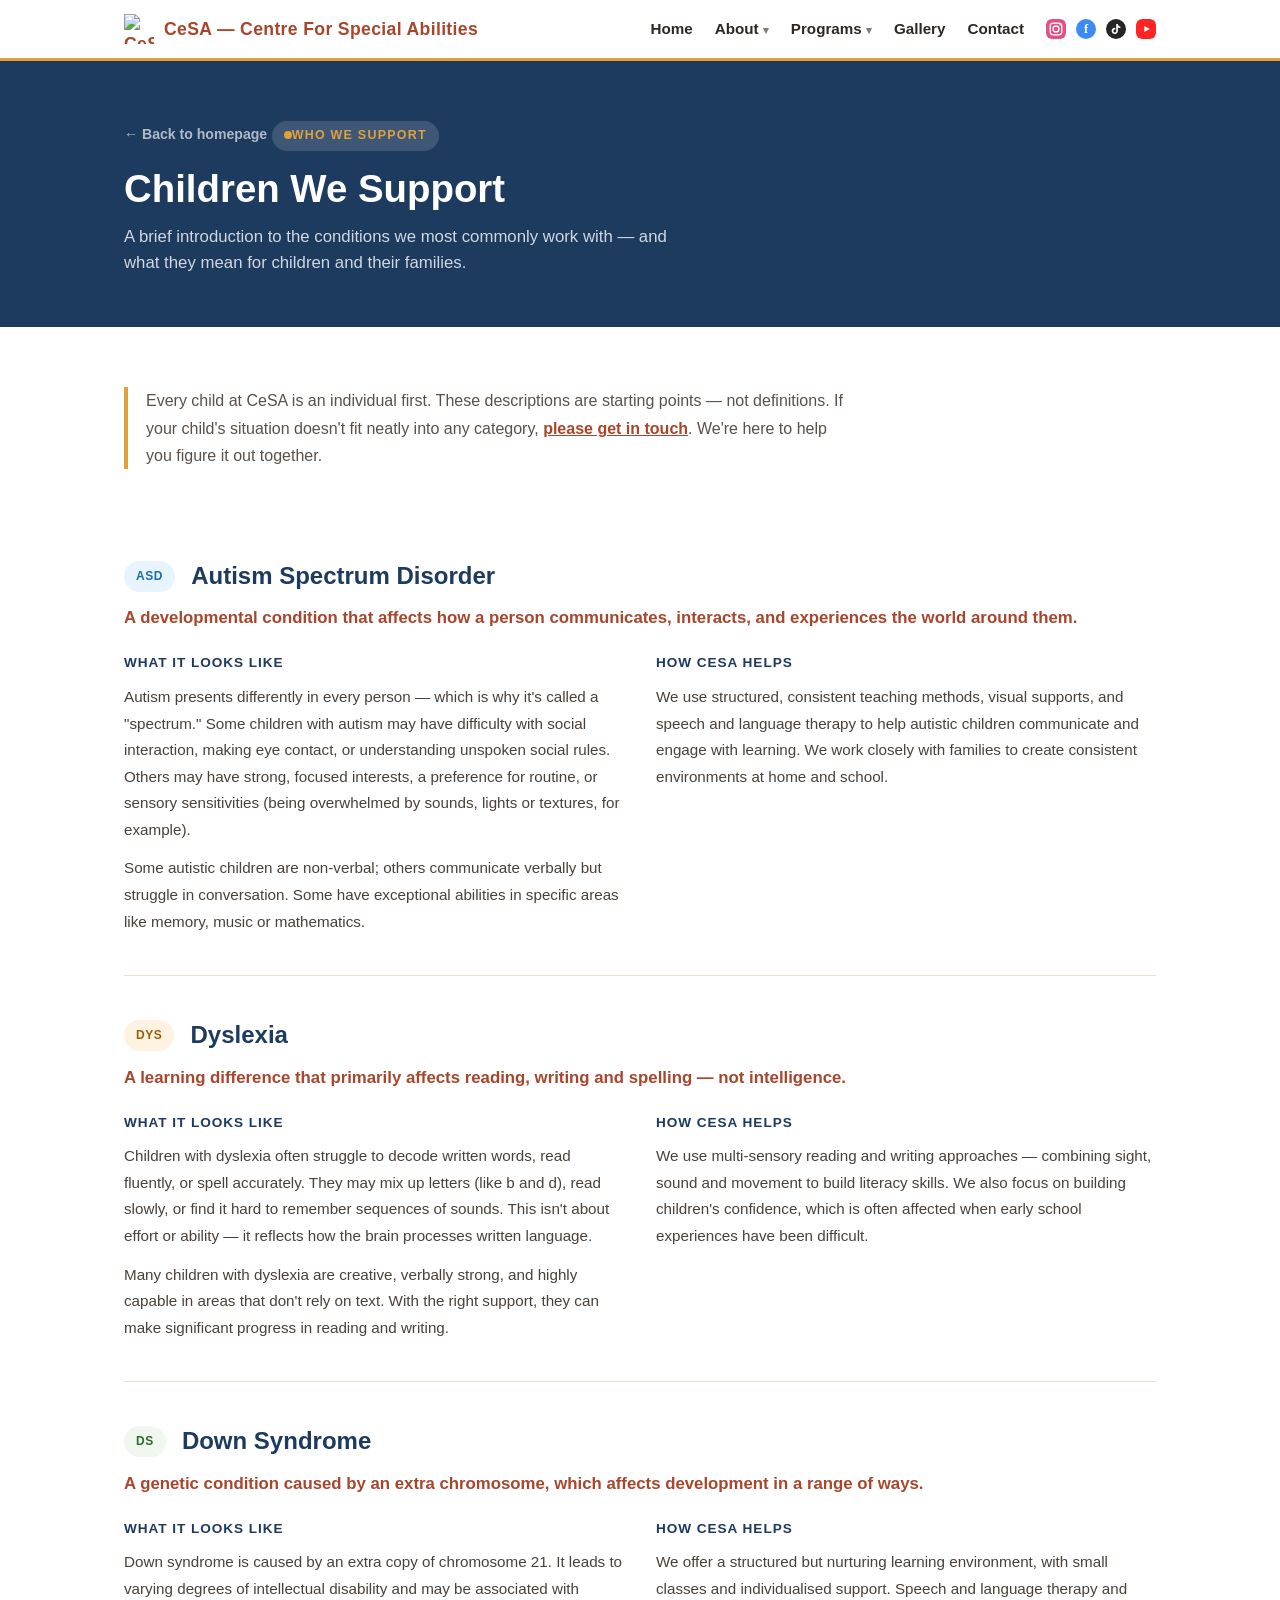
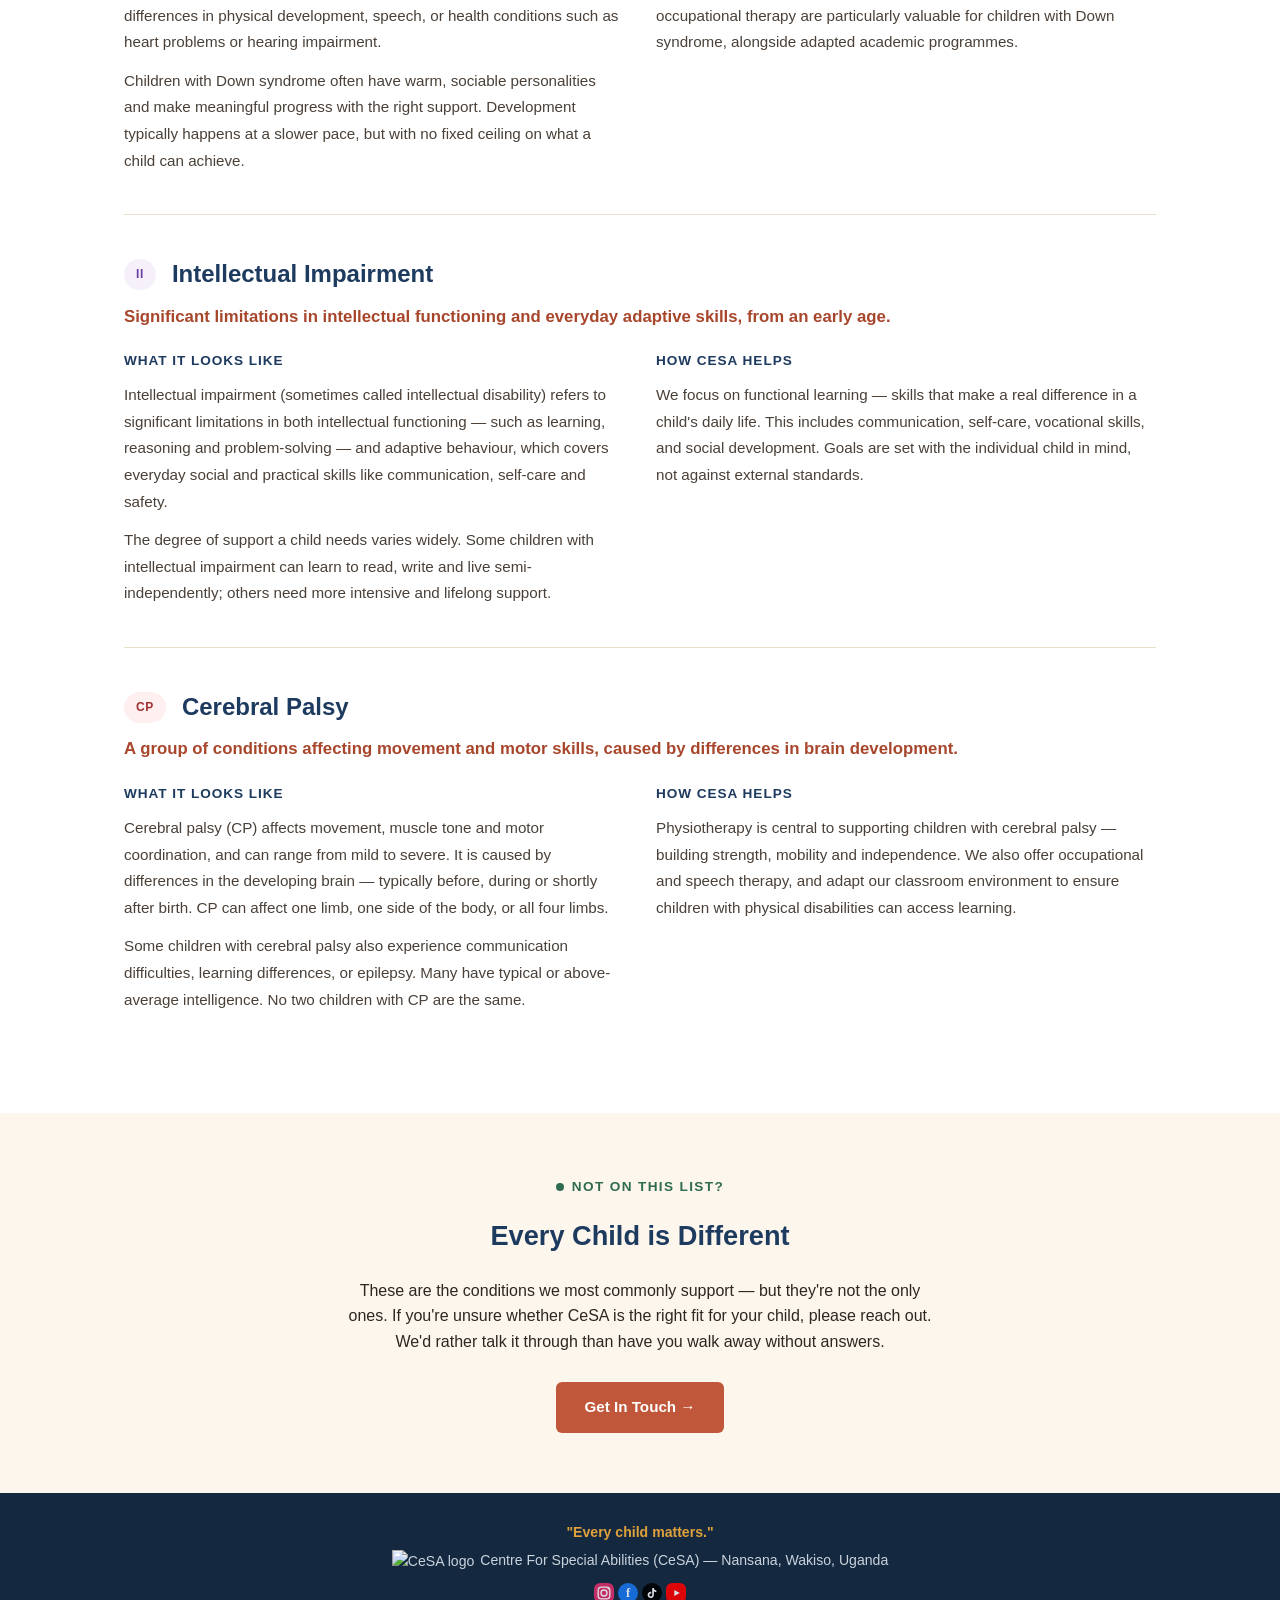
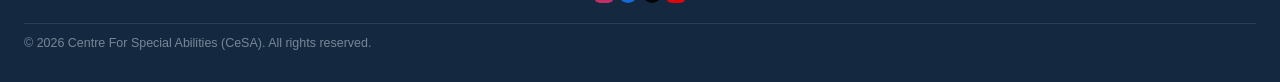
==== commit 829936b2: "Add TikTok and YouTube social links, reorder to Instagram/Facebook/TikTok/YouTube Co-Authored-By: Cl" ====
--- a/conditions.html
+++ b/conditions.html
@@ -34,11 +34,17 @@
         <li><a href="contact.html">Contact</a></li>
       </ul>
       <div class="nav-social">
+        <a class="social-icon" href="https://www.instagram.com/cesachildren/" target="_blank" rel="noopener" aria-label="CeSA on Instagram">
+          <svg viewBox="0 0 24 24" width="20" height="20" aria-hidden="true"><rect width="24" height="24" rx="6" fill="#E1306C"/><rect x="5" y="5" width="14" height="14" rx="4" fill="none" stroke="#fff" stroke-width="1.6"/><circle cx="12" cy="12" r="3.6" fill="none" stroke="#fff" stroke-width="1.6"/><circle cx="17" cy="7" r="1" fill="#fff"/></svg>
+        </a>
         <a class="social-icon" href="https://www.facebook.com/61562365375146/" target="_blank" rel="noopener" aria-label="CeSA on Facebook">
           <svg viewBox="0 0 24 24" width="20" height="20" aria-hidden="true"><circle cx="12" cy="12" r="12" fill="#1877F2"/><text x="12" y="17" text-anchor="middle" font-family="Georgia, serif" font-size="15" font-weight="700" fill="#fff">f</text></svg>
         </a>
-        <a class="social-icon" href="https://www.instagram.com/cesachildren/" target="_blank" rel="noopener" aria-label="CeSA on Instagram">
-          <svg viewBox="0 0 24 24" width="20" height="20" aria-hidden="true"><rect width="24" height="24" rx="6" fill="#E1306C"/><rect x="5" y="5" width="14" height="14" rx="4" fill="none" stroke="#fff" stroke-width="1.6"/><circle cx="12" cy="12" r="3.6" fill="none" stroke="#fff" stroke-width="1.6"/><circle cx="17" cy="7" r="1" fill="#fff"/></svg>
+        <a class="social-icon" href="https://www.tiktok.com/@centrespecialabilities" target="_blank" rel="noopener" aria-label="CeSA on TikTok">
+          <svg viewBox="0 0 24 24" width="20" height="20" aria-hidden="true"><circle cx="12" cy="12" r="12" fill="#000"/><g transform="translate(6,6) scale(0.5)"><path d="M12.525.02c1.31-.02 2.61-.01 3.91-.02.08 1.53.63 3.09 1.75 4.17 1.12 1.11 2.7 1.62 4.24 1.79v4.03c-1.44-.05-2.89-.35-4.2-.97-.57-.26-1.1-.59-1.62-.93-.01 2.92.01 5.84-.02 8.75-.08 1.4-.54 2.79-1.35 3.94-1.31 1.92-3.58 3.17-5.91 3.21-1.43.08-2.86-.31-4.08-1.03-2.02-1.19-3.44-3.37-3.65-5.71-.02-.5-.03-1-.01-1.49.18-1.9 1.12-3.72 2.58-4.96 1.66-1.43 3.98-2.13 6.15-1.72.02 1.48-.04 2.96-.04 4.44-.99-.32-2.15-.23-3.02.37-.63.41-1.11 1.04-1.36 1.75-.21.51-.15 1.07-.14 1.61.24 1.64 1.82 3.02 3.5 2.87 1.12-.01 2.19-.66 2.77-1.61.19-.33.4-.67.41-1.06.1-1.79.06-3.57.07-5.36.01-4.03-.01-8.05.02-12.07z" fill="#fff"/></g></svg>
+        </a>
+        <a class="social-icon" href="https://www.youtube.com/@centreforspecialabilities9175" target="_blank" rel="noopener" aria-label="CeSA on YouTube">
+          <svg viewBox="0 0 24 24" width="20" height="20" aria-hidden="true"><rect width="24" height="24" rx="6" fill="#FF0000"/><path d="M10 8.3l6.5 3.7-6.5 3.7z" fill="#fff"/></svg>
         </a>
       </div>
     </div>
@@ -172,11 +178,17 @@
   <div class="slogan">"Every child matters."</div>
   <div><img src="images/logo.png" alt="CeSA logo" class="footer-logo">Centre For Special Abilities (CeSA) — Nansana, Wakiso, Uganda</div>
   <div class="footer-links">
+    <a class="social-icon" href="https://www.instagram.com/cesachildren/" target="_blank" rel="noopener" aria-label="CeSA on Instagram">
+      <svg viewBox="0 0 24 24" width="20" height="20" aria-hidden="true"><rect width="24" height="24" rx="6" fill="#E1306C"/><rect x="5" y="5" width="14" height="14" rx="4" fill="none" stroke="#fff" stroke-width="1.6"/><circle cx="12" cy="12" r="3.6" fill="none" stroke="#fff" stroke-width="1.6"/><circle cx="17" cy="7" r="1" fill="#fff"/></svg>
+    </a>
     <a class="social-icon" href="https://www.facebook.com/61562365375146/" target="_blank" rel="noopener" aria-label="CeSA on Facebook">
       <svg viewBox="0 0 24 24" width="20" height="20" aria-hidden="true"><circle cx="12" cy="12" r="12" fill="#1877F2"/><text x="12" y="17" text-anchor="middle" font-family="Georgia, serif" font-size="15" font-weight="700" fill="#fff">f</text></svg>
     </a>
-    <a class="social-icon" href="https://www.instagram.com/cesachildren/" target="_blank" rel="noopener" aria-label="CeSA on Instagram">
-      <svg viewBox="0 0 24 24" width="20" height="20" aria-hidden="true"><rect width="24" height="24" rx="6" fill="#E1306C"/><rect x="5" y="5" width="14" height="14" rx="4" fill="none" stroke="#fff" stroke-width="1.6"/><circle cx="12" cy="12" r="3.6" fill="none" stroke="#fff" stroke-width="1.6"/><circle cx="17" cy="7" r="1" fill="#fff"/></svg>
+    <a class="social-icon" href="https://www.tiktok.com/@centrespecialabilities" target="_blank" rel="noopener" aria-label="CeSA on TikTok">
+      <svg viewBox="0 0 24 24" width="20" height="20" aria-hidden="true"><circle cx="12" cy="12" r="12" fill="#000"/><g transform="translate(6,6) scale(0.5)"><path d="M12.525.02c1.31-.02 2.61-.01 3.91-.02.08 1.53.63 3.09 1.75 4.17 1.12 1.11 2.7 1.62 4.24 1.79v4.03c-1.44-.05-2.89-.35-4.2-.97-.57-.26-1.1-.59-1.62-.93-.01 2.92.01 5.84-.02 8.75-.08 1.4-.54 2.79-1.35 3.94-1.31 1.92-3.58 3.17-5.91 3.21-1.43.08-2.86-.31-4.08-1.03-2.02-1.19-3.44-3.37-3.65-5.71-.02-.5-.03-1-.01-1.49.18-1.9 1.12-3.72 2.58-4.96 1.66-1.43 3.98-2.13 6.15-1.72.02 1.48-.04 2.96-.04 4.44-.99-.32-2.15-.23-3.02.37-.63.41-1.11 1.04-1.36 1.75-.21.51-.15 1.07-.14 1.61.24 1.64 1.82 3.02 3.5 2.87 1.12-.01 2.19-.66 2.77-1.61.19-.33.4-.67.41-1.06.1-1.79.06-3.57.07-5.36.01-4.03-.01-8.05.02-12.07z" fill="#fff"/></g></svg>
+    </a>
+    <a class="social-icon" href="https://www.youtube.com/@centreforspecialabilities9175" target="_blank" rel="noopener" aria-label="CeSA on YouTube">
+      <svg viewBox="0 0 24 24" width="20" height="20" aria-hidden="true"><rect width="24" height="24" rx="6" fill="#FF0000"/><path d="M10 8.3l6.5 3.7-6.5 3.7z" fill="#fff"/></svg>
     </a>
   </div>
   <div class="footer-bottom">© 2026 Centre For Special Abilities (CeSA). All rights reserved.</div>
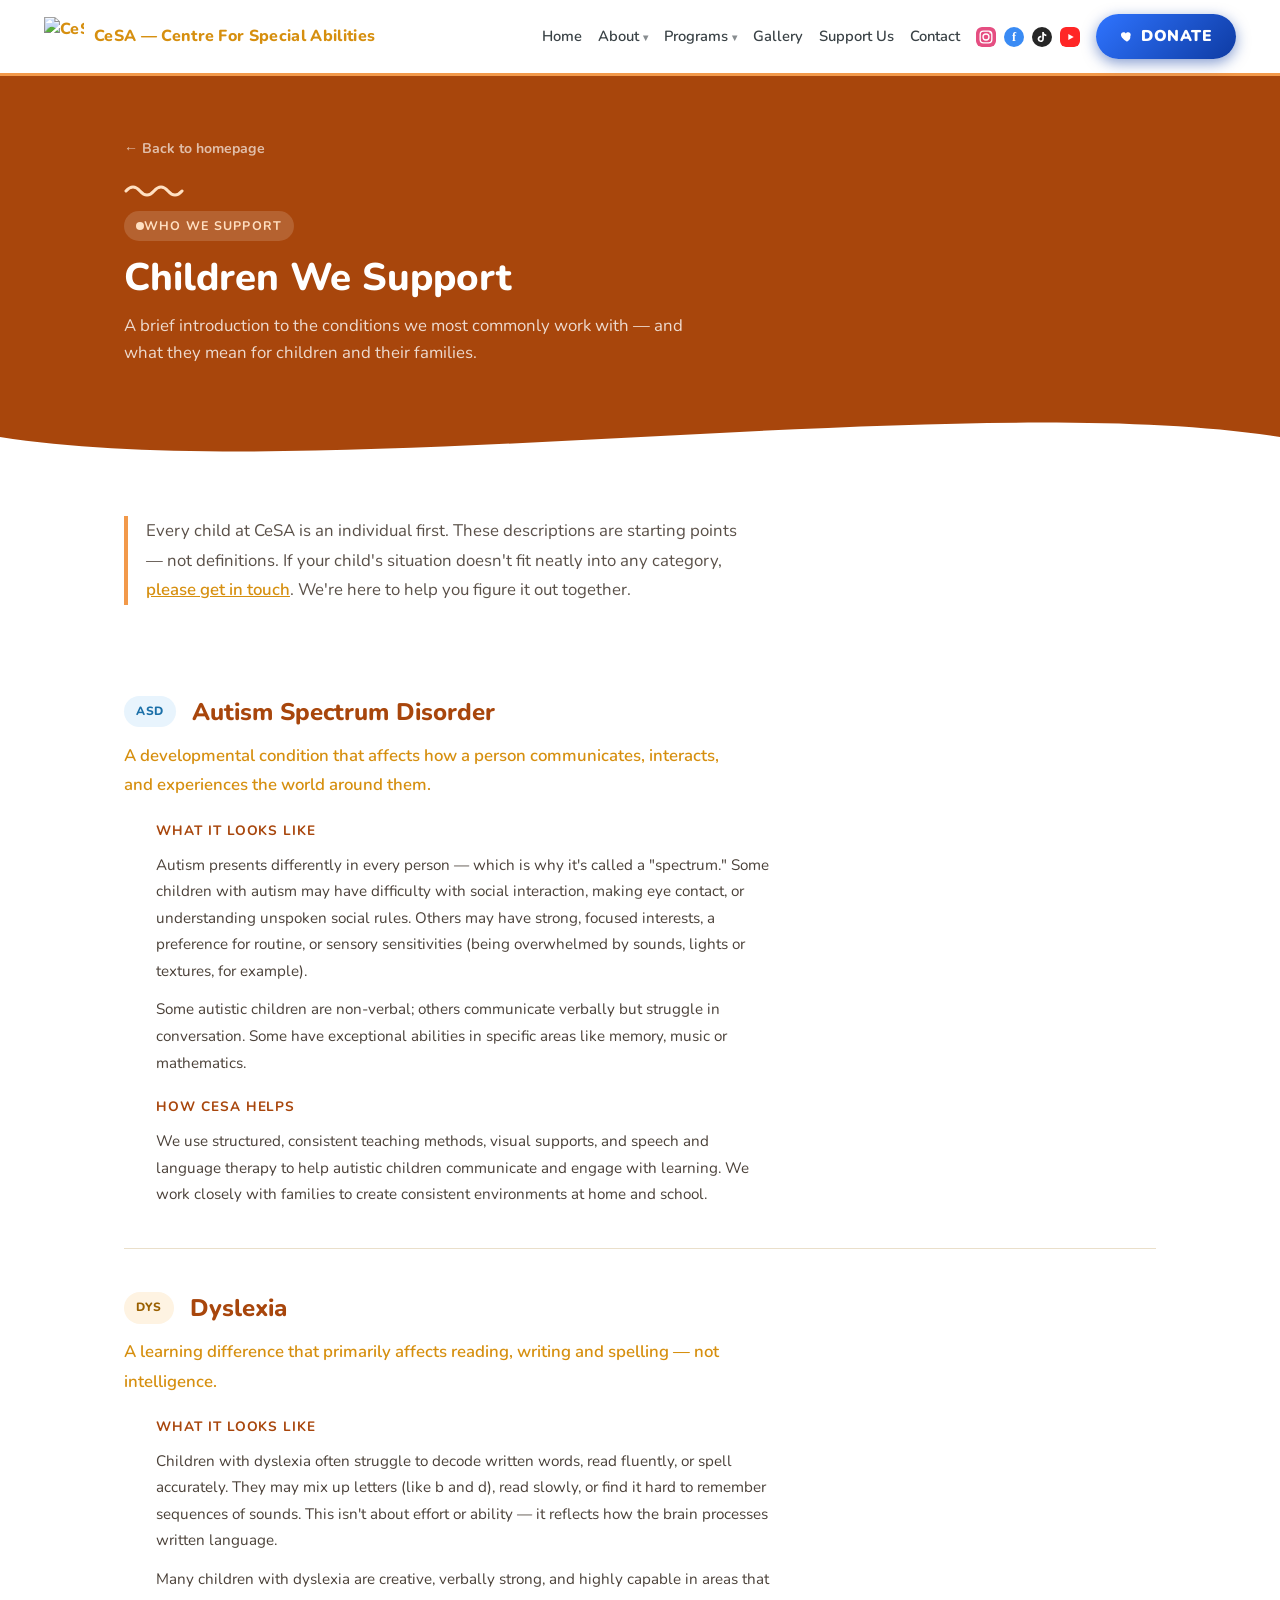
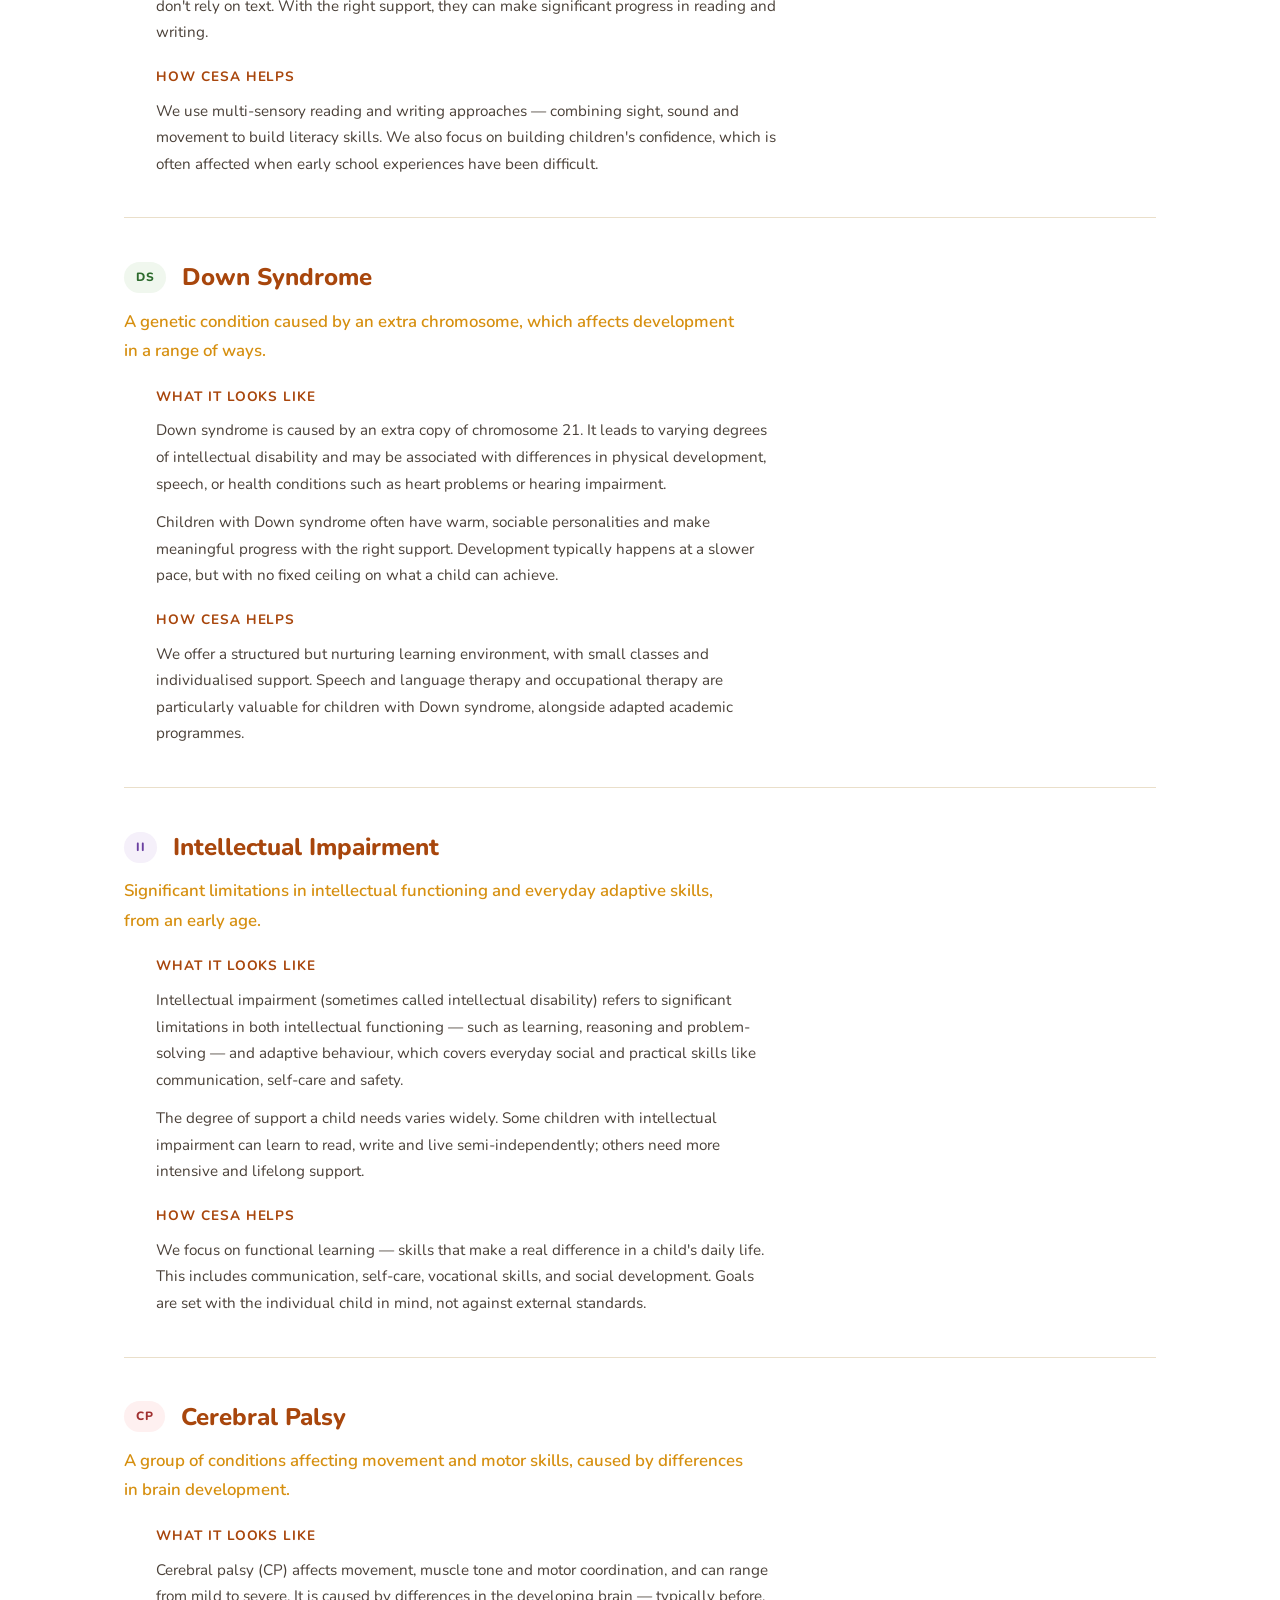
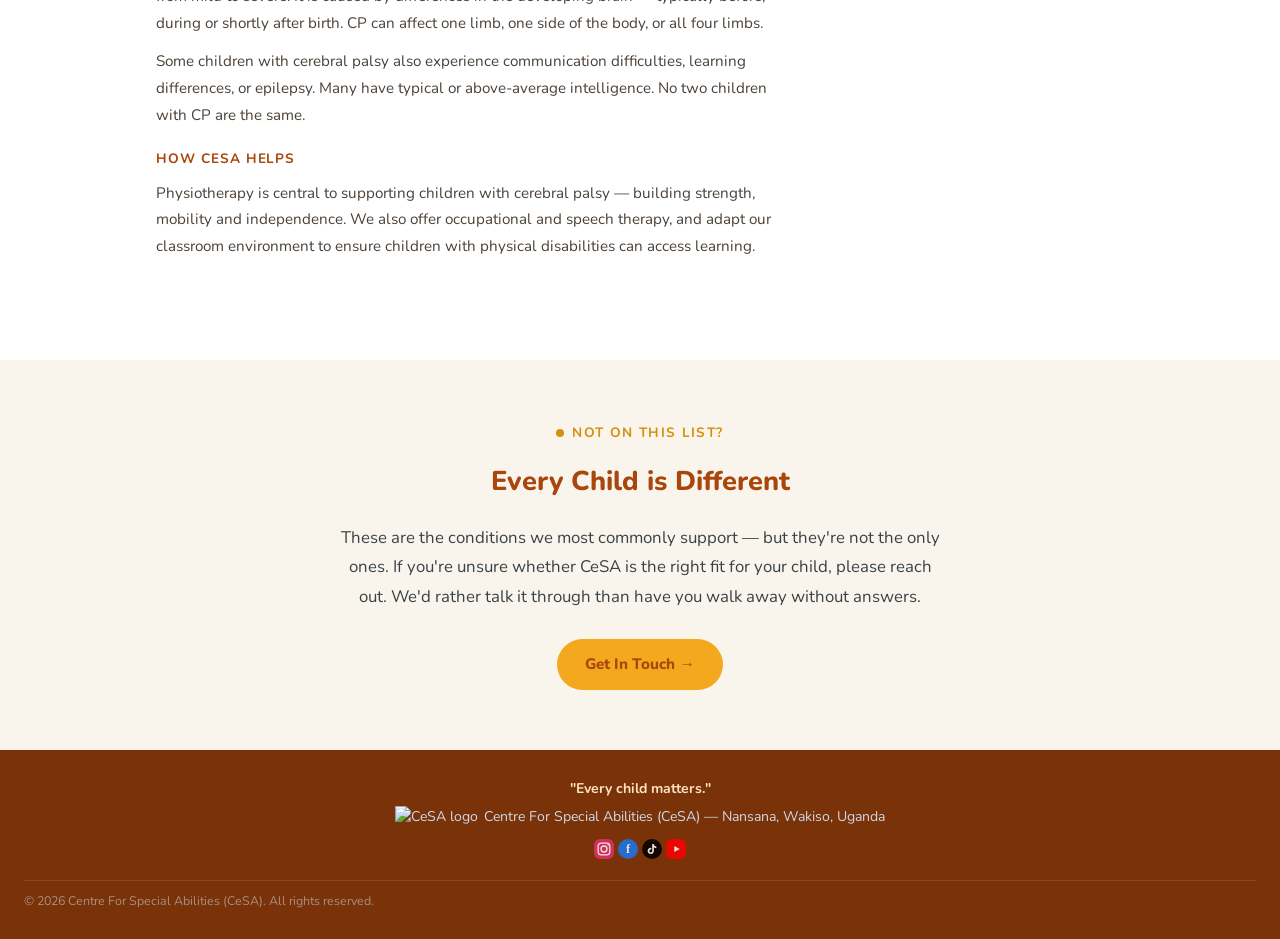
==== commit 2756c119: "Add Support Us page, expand site content, add programs/profile/news images - Build out the Support U" ====
--- a/conditions.html
+++ b/conditions.html
@@ -5,6 +5,7 @@
 <meta name="viewport" content="width=device-width, initial-scale=1.0">
 <title>Children We Support | CeSA — Centre For Special Abilities</title>
 <meta name="description" content="Learn about the conditions CeSA supports — autism, dyslexia, Down syndrome, intellectual impairment and cerebral palsy — and what they mean for children and families.">
+<link rel="icon" type="image/png" href="images/logo.png">
 <link rel="stylesheet" href="style.css">
 <script src="nav.js" defer></script>
 </head>
@@ -21,6 +22,8 @@
           <ul class="dropdown-menu">
             <li><a href="profile.html">Centre Profile</a></li>
             <li><a href="leadership.html">From Our Principal</a></li>
+            <li><a href="news.html">News</a></li>
+            <li><a href="success-stories.html">Success Stories</a></li>
           </ul>
         </li>
         <li class="has-dropdown">
@@ -31,6 +34,7 @@
           </ul>
         </li>
         <li><a href="gallery.html">Gallery</a></li>
+        <li><a href="support-us.html#our-reality">Support Us</a></li>
         <li><a href="contact.html">Contact</a></li>
       </ul>
       <div class="nav-social">
@@ -47,6 +51,7 @@
           <svg viewBox="0 0 24 24" width="20" height="20" aria-hidden="true"><rect width="24" height="24" rx="6" fill="#FF0000"/><path d="M10 8.3l6.5 3.7-6.5 3.7z" fill="#fff"/></svg>
         </a>
       </div>
+      <a href="support-us.html#ways-to-give" class="btn-donate"><svg viewBox="0 0 24 24" width="14" height="14" fill="currentColor" aria-hidden="true"><path d="M12 20s-7-4.35-9.5-8.5C.5 8 2 4.5 5.5 4c2-.3 3.7.7 4.5 2.2C10.8 4.7 12.5 3.7 14.5 4c3.5.5 5 4 3 7.5C19 15.65 12 20 12 20z"/></svg>Donate</a>
     </div>
   </nav>
 </header>
@@ -54,10 +59,12 @@
 <section class="page-hero">
   <div class="wrap">
     <a href="index.html" class="back-link">← Back to homepage</a>
+    <svg class="squiggle" width="60" height="20" viewBox="0 0 60 20" fill="none"><path d="M2 10 Q 9 2, 16 10 T 30 10 T 44 10 T 58 10" stroke="var(--red-light)" stroke-width="3" stroke-linecap="round"/></svg>
     <div class="section-tag">Who We Support</div>
     <h1>Children We Support</h1>
     <p>A brief introduction to the conditions we most commonly work with — and what they mean for children and their families.</p>
   </div>
+  <svg class="hero-wave" viewBox="0 0 1600 60" preserveAspectRatio="none"><path d="M0,40 C400,90 1200,-10 1600,40 L1600,60 L0,60 Z" fill="#fff"/></svg>
 </section>
 
 <section class="page-section" style="background:#fff;">
@@ -72,13 +79,12 @@
           <h2>Autism Spectrum Disorder</h2>
         </div>
         <p class="condition-lead">A developmental condition that affects how a person communicates, interacts, and experiences the world around them.</p>
-        <div class="condition-body">
-          <div>
+        <div class="condition-row">
+          <img class="condition-photo" src="images/gallery-2.jpg" alt="">
+          <div class="condition-text">
             <h3>What it looks like</h3>
             <p>Autism presents differently in every person — which is why it's called a "spectrum." Some children with autism may have difficulty with social interaction, making eye contact, or understanding unspoken social rules. Others may have strong, focused interests, a preference for routine, or sensory sensitivities (being overwhelmed by sounds, lights or textures, for example).</p>
-            <p style="margin-top:12px;">Some autistic children are non-verbal; others communicate verbally but struggle in conversation. Some have exceptional abilities in specific areas like memory, music or mathematics.</p>
-          </div>
-          <div>
+            <p>Some autistic children are non-verbal; others communicate verbally but struggle in conversation. Some have exceptional abilities in specific areas like memory, music or mathematics.</p>
             <h3>How CeSA helps</h3>
             <p>We use structured, consistent teaching methods, visual supports, and speech and language therapy to help autistic children communicate and engage with learning. We work closely with families to create consistent environments at home and school.</p>
           </div>
@@ -91,13 +97,12 @@
           <h2>Dyslexia</h2>
         </div>
         <p class="condition-lead">A learning difference that primarily affects reading, writing and spelling — not intelligence.</p>
-        <div class="condition-body">
-          <div>
+        <div class="condition-row">
+          <img class="condition-photo" src="images/gallery-3.jpg" alt="">
+          <div class="condition-text">
             <h3>What it looks like</h3>
             <p>Children with dyslexia often struggle to decode written words, read fluently, or spell accurately. They may mix up letters (like b and d), read slowly, or find it hard to remember sequences of sounds. This isn't about effort or ability — it reflects how the brain processes written language.</p>
-            <p style="margin-top:12px;">Many children with dyslexia are creative, verbally strong, and highly capable in areas that don't rely on text. With the right support, they can make significant progress in reading and writing.</p>
-          </div>
-          <div>
+            <p>Many children with dyslexia are creative, verbally strong, and highly capable in areas that don't rely on text. With the right support, they can make significant progress in reading and writing.</p>
             <h3>How CeSA helps</h3>
             <p>We use multi-sensory reading and writing approaches — combining sight, sound and movement to build literacy skills. We also focus on building children's confidence, which is often affected when early school experiences have been difficult.</p>
           </div>
@@ -110,13 +115,12 @@
           <h2>Down Syndrome</h2>
         </div>
         <p class="condition-lead">A genetic condition caused by an extra chromosome, which affects development in a range of ways.</p>
-        <div class="condition-body">
-          <div>
+        <div class="condition-row">
+          <img class="condition-photo" src="images/gallery-9.jpg" alt="">
+          <div class="condition-text">
             <h3>What it looks like</h3>
             <p>Down syndrome is caused by an extra copy of chromosome 21. It leads to varying degrees of intellectual disability and may be associated with differences in physical development, speech, or health conditions such as heart problems or hearing impairment.</p>
-            <p style="margin-top:12px;">Children with Down syndrome often have warm, sociable personalities and make meaningful progress with the right support. Development typically happens at a slower pace, but with no fixed ceiling on what a child can achieve.</p>
-          </div>
-          <div>
+            <p>Children with Down syndrome often have warm, sociable personalities and make meaningful progress with the right support. Development typically happens at a slower pace, but with no fixed ceiling on what a child can achieve.</p>
             <h3>How CeSA helps</h3>
             <p>We offer a structured but nurturing learning environment, with small classes and individualised support. Speech and language therapy and occupational therapy are particularly valuable for children with Down syndrome, alongside adapted academic programmes.</p>
           </div>
@@ -129,13 +133,12 @@
           <h2>Intellectual Impairment</h2>
         </div>
         <p class="condition-lead">Significant limitations in intellectual functioning and everyday adaptive skills, from an early age.</p>
-        <div class="condition-body">
-          <div>
+        <div class="condition-row">
+          <img class="condition-photo" src="images/gallery-30.jpg" alt="">
+          <div class="condition-text">
             <h3>What it looks like</h3>
             <p>Intellectual impairment (sometimes called intellectual disability) refers to significant limitations in both intellectual functioning — such as learning, reasoning and problem-solving — and adaptive behaviour, which covers everyday social and practical skills like communication, self-care and safety.</p>
-            <p style="margin-top:12px;">The degree of support a child needs varies widely. Some children with intellectual impairment can learn to read, write and live semi-independently; others need more intensive and lifelong support.</p>
-          </div>
-          <div>
+            <p>The degree of support a child needs varies widely. Some children with intellectual impairment can learn to read, write and live semi-independently; others need more intensive and lifelong support.</p>
             <h3>How CeSA helps</h3>
             <p>We focus on functional learning — skills that make a real difference in a child's daily life. This includes communication, self-care, vocational skills, and social development. Goals are set with the individual child in mind, not against external standards.</p>
           </div>
@@ -148,13 +151,12 @@
           <h2>Cerebral Palsy</h2>
         </div>
         <p class="condition-lead">A group of conditions affecting movement and motor skills, caused by differences in brain development.</p>
-        <div class="condition-body">
-          <div>
+        <div class="condition-row">
+          <img class="condition-photo" src="images/gallery-12.jpg" alt="">
+          <div class="condition-text">
             <h3>What it looks like</h3>
             <p>Cerebral palsy (CP) affects movement, muscle tone and motor coordination, and can range from mild to severe. It is caused by differences in the developing brain — typically before, during or shortly after birth. CP can affect one limb, one side of the body, or all four limbs.</p>
-            <p style="margin-top:12px;">Some children with cerebral palsy also experience communication difficulties, learning differences, or epilepsy. Many have typical or above-average intelligence. No two children with CP are the same.</p>
-          </div>
-          <div>
+            <p>Some children with cerebral palsy also experience communication difficulties, learning differences, or epilepsy. Many have typical or above-average intelligence. No two children with CP are the same.</p>
             <h3>How CeSA helps</h3>
             <p>Physiotherapy is central to supporting children with cerebral palsy — building strength, mobility and independence. We also offer occupational and speech therapy, and adapt our classroom environment to ensure children with physical disabilities can access learning.</p>
           </div>
--- a/style.css
+++ b/style.css
@@ -1,13 +1,16 @@
+@import url('https://fonts.googleapis.com/css2?family=Nunito:wght@400;700;800;900&display=swap');
+
 :root {
-  --terracotta: #c0563a;
-  --terracotta-dark: #a8462c;
-  --cream: #fdf6ec;
-  --ink: #2e2620;
-  --green: #2f6b4f;
-  --gold: #e0a13b;
-  --gold-dark: #ad7a1f;
-  --navy: #1d3a5f;
-  --navy-dark: #142940;
+  --terracotta: #f4a81e;
+  --terracotta-dark: #d68f0f;
+  --cream: #faf5ec;
+  --ink: #3a4246;
+  --green: #165bfb;
+  --gold: #f2994a;
+  --gold-dark: #c1690e;
+  --navy: #a8460c;
+  --navy-dark: #7a3308;
+  --red-light: #ffe0c2;
 }
 
 * {
@@ -22,11 +25,22 @@
 }
 
 body {
-  font-family: -apple-system, "Helvetica Neue", Arial, sans-serif;
+  font-family: "Nunito", -apple-system, "Helvetica Neue", Arial, sans-serif;
   color: var(--ink);
   background: #fff;
   line-height: 1.6;
-  overflow-x: hidden;
+}
+
+h1, h2, h3 { font-weight: 900; }
+
+.page-section p {
+  font-size: 1.05rem;
+  line-height: 1.75;
+  max-width: 620px;
+}
+
+.page-section p + p {
+  margin-top: 14px;
 }
 
 a {
@@ -53,7 +67,7 @@
   align-items: center;
   justify-content: space-between;
   padding: 14px 24px;
-  max-width: 1080px;
+  max-width: 1240px;
   margin: 0 auto;
 }
 
@@ -62,15 +76,17 @@
   align-items: center;
   gap: 10px;
   font-weight: 800;
-  font-size: 1.1rem;
+  font-size: 1rem;
   color: var(--terracotta-dark);
   text-decoration: none;
   letter-spacing: 0.02em;
+  flex-shrink: 0;
+  white-space: nowrap;
 }
 
 .logo-img {
-  height: 30px;
-  width: 30px;
+  height: 40px;
+  width: 40px;
   object-fit: contain;
 }
 
@@ -89,9 +105,9 @@
 
 .nav-links {
   display: flex;
-  gap: 22px;
+  gap: 16px;
   list-style: none;
-  font-size: 0.95rem;
+  font-size: 0.92rem;
   font-weight: 600;
 }
 
@@ -110,8 +126,55 @@
 
 .nav-social {
   display: flex;
-  gap: 10px;
-  margin-left: 22px;
+  gap: 8px;
+  margin-left: 16px;
+}
+
+.btn-donate {
+  display: inline-flex;
+  align-items: center;
+  gap: 7px;
+  margin-left: 16px;
+  background: linear-gradient(135deg, #2f74ff, #0e3ba3);
+  color: #fff;
+  text-decoration: none;
+  font-weight: 900;
+  font-size: 0.98rem;
+  letter-spacing: 0.03em;
+  text-transform: uppercase;
+  padding: 10px 24px;
+  border-radius: 24px;
+  white-space: nowrap;
+  flex-shrink: 0;
+  box-shadow: 0 4px 14px rgba(14, 59, 163, 0.5);
+  animation: donate-pulse 2.6s ease-in-out infinite;
+  transition: background 0.15s ease, transform 0.15s ease, box-shadow 0.15s ease;
+}
+
+.btn-donate svg {
+  flex-shrink: 0;
+}
+
+.btn-donate:hover {
+  background: #0e3ba3;
+  transform: translateY(-2px) scale(1.04);
+  box-shadow: 0 8px 22px rgba(14, 59, 163, 0.7);
+  animation-play-state: paused;
+}
+
+@keyframes donate-pulse {
+  0%, 100% {
+    box-shadow: 0 4px 14px rgba(14, 59, 163, 0.5);
+  }
+  50% {
+    box-shadow: 0 4px 18px rgba(14, 59, 163, 0.8), 0 0 0 6px rgba(47, 116, 255, 0.2);
+  }
+}
+
+@media (prefers-reduced-motion: reduce) {
+  .btn-donate {
+    animation: none;
+  }
 }
 
 /* Dropdown nav */
@@ -189,7 +252,7 @@
 
 .page-hero .section-tag {
   background: rgba(255,255,255,0.15);
-  color: var(--gold);
+  color: var(--red-light);
   display: inline-block;
   font-size: 0.78rem;
   font-weight: 700;
@@ -226,6 +289,88 @@
   margin-top: 10px;
 }
 
+/* News page */
+.news-list {
+  display: flex;
+  flex-direction: column;
+  gap: 32px;
+  max-width: 900px;
+  margin: 0 auto;
+}
+
+.news-article {
+  display: grid;
+  grid-template-columns: 280px 1fr;
+  background: #fff;
+  border-radius: 18px;
+  overflow: hidden;
+  border: 1px solid #eadfca;
+  box-shadow: 0 6px 18px rgba(0, 0, 0, 0.05);
+}
+
+.news-article img {
+  width: 100%;
+  height: 100%;
+  min-height: 220px;
+  object-fit: cover;
+  display: block;
+}
+
+.news-article-photos {
+  display: flex;
+  flex-direction: column;
+  height: 100%;
+}
+
+.news-article-photos img {
+  width: 100%;
+  flex: 1 1 50%;
+  min-height: 110px;
+  object-fit: cover;
+  display: block;
+}
+
+.news-article-body {
+  padding: 26px 28px;
+}
+
+.news-date {
+  font-size: 0.78rem;
+  font-weight: 700;
+  color: var(--terracotta-dark);
+  text-transform: uppercase;
+  letter-spacing: 0.06em;
+  margin-bottom: 8px;
+}
+
+.news-article h3 {
+  font-size: 1.25rem;
+  font-weight: 800;
+  color: var(--navy);
+  margin-bottom: 12px;
+  line-height: 1.3;
+}
+
+.news-article p {
+  color: #4a4038;
+  font-size: 0.92rem;
+  line-height: 1.6;
+  margin-bottom: 10px;
+}
+
+.news-article p:last-child {
+  margin-bottom: 0;
+}
+
+@media (max-width: 700px) {
+  .news-article {
+    grid-template-columns: 1fr;
+  }
+  .news-article img {
+    min-height: 180px;
+  }
+}
+
 /* Profile page */
 .profile-intro p {
   max-width: 720px;
@@ -277,14 +422,18 @@
 }
 
 .focus-item {
+  display: block;
   background: var(--cream);
   border-radius: 10px;
   padding: 22px 20px;
-}
-
-.focus-icon {
-  font-size: 1.5rem;
-  margin-bottom: 10px;
+  text-decoration: none;
+  color: inherit;
+  transition: box-shadow 0.15s ease, transform 0.15s ease;
+}
+
+.focus-item:hover {
+  box-shadow: 0 6px 18px rgba(0, 0, 0, 0.08);
+  transform: translateY(-2px);
 }
 
 .focus-item h3 {
@@ -341,6 +490,64 @@
   font-size: 1rem;
   color: #4a4038;
   line-height: 1.75;
+}
+
+/* Reusable pill tag (used on support/sponsor pages) */
+.pill-tag {
+  display: inline-block;
+  margin: 4px 6px 0 0;
+  padding: 5px 14px;
+  border-radius: 20px;
+  background: var(--cream);
+  border: 1.5px solid var(--gold);
+  color: var(--gold-dark);
+  font-size: 0.8rem;
+  font-weight: 700;
+}
+
+/* Success stories */
+.story-block {
+  display: grid;
+  grid-template-columns: 260px 1fr;
+  gap: 50px;
+  align-items: start;
+}
+
+.story-block:not(:last-child) {
+  margin-bottom: 56px;
+  padding-bottom: 56px;
+  border-bottom: 1px solid #e8ddd0;
+}
+
+.story-avatar {
+  width: 100%;
+  aspect-ratio: 1 / 1;
+  border-radius: 12px;
+  background: var(--navy);
+  color: #fff;
+  display: flex;
+  align-items: center;
+  justify-content: center;
+  font-size: 3rem;
+  font-weight: 800;
+}
+
+.story-job-badge {
+  display: inline-block;
+  margin-top: 14px;
+  padding: 5px 14px;
+  border-radius: 20px;
+  background: var(--cream);
+  border: 1.5px solid var(--gold);
+  color: var(--gold-dark);
+  font-size: 0.8rem;
+  font-weight: 700;
+}
+
+.story-meta {
+  font-size: 0.85rem;
+  color: #7a6a5a;
+  margin-top: 10px;
 }
 
 /* Timeline */
@@ -427,7 +634,7 @@
 /* Hero */
 .hero {
   position: relative;
-  background: linear-gradient(180deg, rgba(20, 28, 38, 0.1) 0%, rgba(20, 28, 38, 0.35) 100%), url("images/hero.jpg") center 15% / cover no-repeat;
+  background: linear-gradient(180deg, rgba(26, 19, 13, 0.35) 0%, rgba(26, 19, 13, 0.68) 100%), url("images/hero.jpg") center 15% / cover no-repeat;
   color: #fff;
   padding: 130px 24px 100px;
   text-align: center;
@@ -435,8 +642,8 @@
 
 .hero .motto {
   display: inline-block;
-  background: var(--gold);
-  color: #2e2210;
+  background: var(--terracotta);
+  color: #fff;
   font-weight: 700;
   font-size: 0.8rem;
   letter-spacing: 0.08em;
@@ -461,7 +668,7 @@
   font-weight: 800;
   letter-spacing: 0.08em;
   text-transform: uppercase;
-  color: var(--gold);
+  color: var(--red-light);
   margin-bottom: 10px;
 }
 
@@ -475,22 +682,25 @@
 .btn {
   display: inline-block;
   background: var(--terracotta);
-  color: #fff;
+  color: var(--navy);
   text-decoration: none;
   padding: 13px 28px;
-  border-radius: 6px;
-  font-weight: 700;
+  border-radius: 30px;
+  font-weight: 800;
   font-size: 0.95rem;
-  transition: background 0.15s ease;
+  transition: background 0.15s ease, transform 0.15s ease, box-shadow 0.15s ease;
 }
 
 .btn:hover {
   background: var(--terracotta-dark);
+  transform: translateY(-2px);
+  box-shadow: 0 8px 18px rgba(0, 0, 0, 0.15);
 }
 
 .btn.outline {
   background: transparent;
   border: 2px solid #fff;
+  color: #fff;
   margin-left: 10px;
 }
 
@@ -506,12 +716,12 @@
 h2 {
   font-size: 1.8rem;
   font-weight: 800;
+  color: var(--ink);
+  margin-bottom: 8px;
+}
+
+.section-tag {
   color: var(--terracotta-dark);
-  margin-bottom: 8px;
-}
-
-.section-tag {
-  color: var(--green);
   font-weight: 700;
   font-size: 0.85rem;
   letter-spacing: 0.1em;
@@ -615,10 +825,19 @@
 
 .card {
   background: #fff;
-  border-radius: 10px;
-  padding: 22px;
+  border-radius: 18px;
+  overflow: hidden;
+  transition: transform 0.2s ease, box-shadow 0.2s ease;
   border-top: 4px solid var(--terracotta);
   box-shadow: 0 6px 18px rgba(0, 0, 0, 0.05);
+}
+
+.card img { width: 100%; height: 150px; object-fit: cover; display: block; }
+.card-body { padding: 22px; }
+
+.card:hover {
+  transform: translateY(-4px);
+  box-shadow: 0 14px 28px rgba(33, 39, 54, 0.12);
 }
 
 .card h3 {
@@ -628,11 +847,11 @@
 }
 
 .card:nth-of-type(1) {
-  border-top-color: var(--navy);
+  border-top-color: var(--gold-dark);
 }
 
 .card:nth-of-type(1) h3 {
-  color: var(--navy);
+  color: var(--gold-dark);
 }
 
 .card:nth-of-type(2) {
@@ -654,6 +873,250 @@
 .card p {
   font-size: 0.92rem;
   color: #4a4038;
+}
+
+/* Ways to Send Your Support: fully trust-blue accents and background */
+#ways-to-give h2,
+#ways-to-give .section-tag,
+#ways-to-give .give-extra-item h4,
+#ways-to-give .give-brand {
+  color: #123a91;
+}
+
+#ways-to-give .give-details {
+  background: #dfe9f9;
+}
+
+#ways-to-give .give-extra {
+  border-top-color: #cddaf0;
+}
+
+#ways-to-give .copy-row {
+  border-bottom-color: #cddaf0;
+}
+
+#ways-to-give .card:nth-of-type(1) {
+  border-top-color: #123a91;
+}
+
+#ways-to-give .card:nth-of-type(1) h3 {
+  color: #123a91;
+}
+
+#ways-to-give .card:nth-of-type(2) {
+  border-top-color: #165bfb;
+}
+
+#ways-to-give .card:nth-of-type(2) h3 {
+  color: #165bfb;
+}
+
+#ways-to-give .card:nth-of-type(3) {
+  border-top-color: #1d4ed8;
+}
+
+#ways-to-give .card:nth-of-type(3) h3 {
+  color: #1d4ed8;
+}
+
+#ways-to-give .btn {
+  background: linear-gradient(135deg, #2f74ff, #0e3ba3);
+  color: #fff;
+  box-shadow: 0 4px 14px rgba(14, 59, 163, 0.35);
+}
+
+#ways-to-give .btn:hover {
+  background: #0e3ba3;
+  box-shadow: 0 8px 18px rgba(14, 59, 163, 0.45);
+}
+
+.give-details {
+  display: flex;
+  flex-direction: column;
+  gap: 8px;
+  margin: 16px 0;
+  padding: 14px 16px;
+  background: var(--cream);
+  border-radius: 10px;
+}
+
+.give-details p {
+  margin: 0;
+}
+
+.give-brand {
+  display: flex;
+  align-items: center;
+  gap: 10px;
+  padding-bottom: 12px;
+  margin-bottom: 4px;
+  border-bottom: 1px solid #e8ddc8;
+  font-weight: 800;
+  color: var(--navy);
+  font-size: 0.98rem;
+}
+
+.brand-icon {
+  display: inline-flex;
+  align-items: center;
+  justify-content: center;
+  flex-shrink: 0;
+}
+
+.brand-icon.bank-icon {
+  width: 30px;
+  height: 30px;
+  border-radius: 50%;
+  background: #123a91;
+  color: #fff;
+}
+
+.brand-icon.mtn-icon,
+.brand-icon.airtel-icon {
+  min-width: 56px;
+  height: 22px;
+  padding: 0 6px;
+  border-radius: 5px;
+  font-size: 0.68rem;
+  font-weight: 900;
+  letter-spacing: 0.01em;
+  font-style: normal;
+}
+
+.brand-icon.mtn-icon { background: #ffcb05; color: #1a1305; }
+.brand-icon.airtel-icon { background: #ed1c24; color: #fff; }
+
+.copy-row {
+  display: flex;
+  flex-direction: column;
+  gap: 5px;
+  padding: 9px 0;
+  border-bottom: 1px solid #efe4d0;
+}
+
+.copy-row:last-child {
+  border-bottom: none;
+}
+
+.copy-row-label {
+  display: flex;
+  align-items: center;
+  gap: 8px;
+  font-size: 0.72rem;
+  font-weight: 700;
+  color: #8a7f74;
+  text-transform: uppercase;
+  letter-spacing: 0.04em;
+}
+
+.copy-row-value {
+  display: flex;
+  align-items: center;
+  justify-content: space-between;
+  gap: 8px;
+  font-weight: 700;
+  color: #2a2018;
+  font-size: 0.98rem;
+}
+
+.copy-row-value.mono {
+  font-family: "SFMono-Regular", Consolas, "Liberation Mono", Menlo, monospace;
+  letter-spacing: 0.02em;
+}
+
+.copy-row-value.pending {
+  font-weight: 600;
+  font-style: italic;
+  color: #a89a86;
+  font-size: 0.82rem;
+}
+
+.copy-btn {
+  display: inline-flex;
+  align-items: center;
+  gap: 4px;
+  border: none;
+  background: #fff;
+  color: #123a91;
+  font-size: 0.7rem;
+  font-weight: 800;
+  padding: 5px 10px;
+  border-radius: 20px;
+  cursor: pointer;
+  transition: background 0.15s ease, color 0.15s ease;
+  flex-shrink: 0;
+}
+
+.copy-btn:hover {
+  background: #165bfb;
+  color: #fff;
+}
+
+.copy-btn svg {
+  width: 12px;
+  height: 12px;
+}
+
+.copy-btn .copy-label-done {
+  display: none;
+}
+
+.copy-btn.copied {
+  background: #2f9e58;
+  color: #fff;
+}
+
+.copy-btn.copied .copy-label {
+  display: none;
+}
+
+.copy-btn.copied .copy-label-done {
+  display: inline;
+}
+
+@media (max-width: 480px) {
+  .copy-row {
+    flex-wrap: wrap;
+  }
+  .copy-row-value {
+    margin-left: auto;
+  }
+}
+
+.give-note {
+  margin-top: 12px;
+  font-style: italic;
+  font-size: 0.85rem;
+  color: #8a7f74;
+}
+
+.give-extra {
+  display: grid;
+  grid-template-columns: repeat(2, 1fr);
+  gap: 28px;
+  margin-top: 32px;
+  padding-top: 24px;
+  border-top: 1px dashed #ddd0c0;
+}
+
+.give-extra-item h4 {
+  font-size: 0.8rem;
+  font-weight: 800;
+  text-transform: uppercase;
+  letter-spacing: 0.05em;
+  color: var(--terracotta-dark);
+  margin-bottom: 6px;
+}
+
+.give-extra-item p {
+  font-size: 0.88rem;
+  color: #6b6058;
+}
+
+@media (max-width: 700px) {
+  .give-extra {
+    grid-template-columns: 1fr;
+  }
 }
 
 /* Objectives */
@@ -741,8 +1204,19 @@
 .support-col {
   background: #fff;
   border-radius: 12px;
+  overflow: hidden;
+  box-shadow: 0 6px 18px rgba(0, 0, 0, 0.05);
+}
+
+.support-col img {
+  width: 100%;
+  height: 150px;
+  object-fit: cover;
+  display: block;
+}
+
+.support-col-body {
   padding: 26px 28px;
-  box-shadow: 0 6px 18px rgba(0, 0, 0, 0.05);
 }
 
 .support-col.welcome {
@@ -855,18 +1329,33 @@
   justify-content: flex-start;
 }
 
-.step-num {
-  width: 32px;
-  height: 32px;
+.step-icon {
+  position: relative;
+  width: 54px;
+  height: 54px;
   border-radius: 50%;
-  background: var(--navy);
-  color: #fff;
-  font-weight: 700;
-  font-size: 0.9rem;
+  background: var(--cream);
+  border: 1.5px solid #eadfca;
   display: flex;
   align-items: center;
   justify-content: center;
   margin: 0 auto 10px;
+}
+
+.step-badge {
+  position: absolute;
+  top: -6px;
+  right: -6px;
+  width: 20px;
+  height: 20px;
+  border-radius: 50%;
+  background: var(--gold-dark);
+  color: #fff;
+  font-weight: 700;
+  font-size: 0.7rem;
+  display: flex;
+  align-items: center;
+  justify-content: center;
 }
 
 .admission-step p {
@@ -906,35 +1395,51 @@
   scroll-margin-top: 90px;
 }
 
+#our-reality,
+#ways-to-give {
+  scroll-margin-top: 90px;
+}
+
 .program-card:last-child {
   border-bottom: none;
   padding-bottom: 0;
-}
-
-.program-icon {
-  font-size: 2rem;
-  margin-bottom: 12px;
 }
 
 .program-card h2 {
   font-size: 1.5rem;
   font-weight: 800;
   color: var(--navy);
-  margin-bottom: 8px;
-}
-
-.program-lead {
-  font-size: 1.05rem;
-  font-weight: 600;
-  color: var(--terracotta-dark);
-  margin-bottom: 16px;
+  margin-bottom: 20px;
+}
+
+.program-row {
+  display: flex;
+  gap: 32px;
+  align-items: center;
+}
+
+.program-card:nth-child(even) .program-row {
+  flex-direction: row-reverse;
+}
+
+.program-photo {
+  flex: 0 0 auto;
+  height: 270px;
+  width: auto;
+  max-width: 420px;
+  object-fit: contain;
+  border-radius: 12px;
+}
+
+.program-text {
+  flex: 1;
+  min-width: 0;
 }
 
 .program-card p {
   font-size: 0.98rem;
   color: #4a4038;
   line-height: 1.75;
-  max-width: 760px;
 }
 
 .program-card p + p {
@@ -973,6 +1478,21 @@
   border-bottom: none;
 }
 
+.condition-row {
+  display: flex;
+  gap: 32px;
+  align-items: center;
+}
+
+.condition-photo {
+  flex: 0 0 auto;
+  height: 270px;
+  width: auto;
+  max-width: 360px;
+  object-fit: contain;
+  border-radius: 12px;
+}
+
 .condition-header {
   display: flex;
   align-items: center;
@@ -1003,13 +1523,12 @@
   margin-bottom: 20px;
 }
 
-.condition-body {
-  display: grid;
-  grid-template-columns: 1fr 1fr;
-  gap: 32px;
-}
-
-.condition-body h3 {
+.condition-text {
+  flex: 1;
+  min-width: 0;
+}
+
+.condition-text h3 {
   font-size: 0.85rem;
   font-weight: 700;
   text-transform: uppercase;
@@ -1018,10 +1537,18 @@
   margin-bottom: 10px;
 }
 
-.condition-body p {
+.condition-text h3:not(:first-child) {
+  margin-top: 20px;
+}
+
+.condition-text p {
   font-size: 0.95rem;
   color: #4a4038;
   line-height: 1.75;
+}
+
+.condition-text p + p {
+  margin-top: 12px;
 }
 
 /* Services */
@@ -1139,7 +1666,7 @@
 }
 
 .contact .section-tag {
-  color: var(--gold);
+  color: var(--red-light);
 }
 
 .contact-grid {
@@ -1173,12 +1700,12 @@
 
 .contact .btn {
   margin-top: 34px;
-  background: var(--gold);
-  color: #2e2210;
+  background: #fff;
+  color: var(--navy);
 }
 
 .contact .btn:hover {
-  background: #cf8e2c;
+  background: var(--red-light);
 }
 
 /* Map embed */
@@ -1210,7 +1737,7 @@
   left: 0;
   right: 0;
   bottom: 0;
-  background: rgba(13, 26, 42, 0.82);
+  background: rgba(26, 19, 13, 0.82);
   color: #fff;
   font-size: 0.85rem;
   font-weight: 700;
@@ -1240,7 +1767,7 @@
   display: flex;
   flex-direction: column;
   align-items: center;
-  gap: 12px;
+  gap: 4px;
 }
 
 .ig-embed-wrap iframe {
@@ -1255,13 +1782,60 @@
 }
 
 .ig-fallback:hover {
+  text-decoration: underline;
+}
+
+.news-teaser {
+  background: #fff;
+  border: 1px solid #eadfca;
+  border-radius: 14px;
+  overflow: hidden;
+  width: 350px;
+  max-width: 100%;
+  box-shadow: 0 6px 18px rgba(0, 0, 0, 0.05);
+}
+
+.news-teaser img {
+  width: 100%;
+  height: 160px;
+  object-fit: cover;
+  display: block;
+}
+
+.news-teaser-body {
+  padding: 18px 20px;
+}
+
+.news-teaser-body h3 {
+  font-size: 1.05rem;
+  font-weight: 800;
+  color: var(--navy);
+  margin-bottom: 8px;
+  line-height: 1.3;
+}
+
+.news-teaser-body p {
+  font-size: 0.85rem;
+  color: #4a4038;
+  line-height: 1.5;
+  margin-bottom: 10px;
+}
+
+.news-teaser-link {
+  font-size: 0.85rem;
+  font-weight: 700;
+  color: var(--terracotta-dark);
+  text-decoration: none;
+}
+
+.news-teaser-link:hover {
   text-decoration: underline;
 }
 
 /* Footer */
 footer {
   background: var(--navy-dark);
-  color: #c9d3dd;
+  color: #cdd8e8;
   text-align: center;
   padding: 28px 24px;
   font-size: 0.88rem;
@@ -1273,11 +1847,11 @@
   border-top: 1px solid rgba(255, 255, 255, 0.1);
   text-align: left;
   font-size: 0.78rem;
-  color: rgba(201, 211, 221, 0.55);
+  color: rgba(205, 216, 232, 0.55);
 }
 
 footer .slogan {
-  color: var(--gold);
+  color: var(--red-light);
   font-weight: 700;
   margin-bottom: 6px;
 }
@@ -1287,7 +1861,7 @@
 }
 
 .footer-links a {
-  color: var(--gold);
+  color: var(--red-light);
   text-decoration: none;
   font-weight: 700;
   font-size: 0.85rem;
@@ -1303,7 +1877,7 @@
   position: fixed;
   inset: 0;
   z-index: 100;
-  background: rgba(13, 26, 42, 0.8);
+  background: rgba(26, 19, 13, 0.8);
   align-items: center;
   justify-content: center;
   padding: 24px;
@@ -1422,7 +1996,47 @@
   right: 20px;
 }
 
+@media (max-width: 980px) {
+  /* Narrow desktop/tablet: drop social icons, shorten logo and tighten links so nothing wraps or overflows before the mobile layout kicks in */
+  .nav-social {
+    display: none;
+  }
+  .logo-full {
+    display: none;
+  }
+  .logo-short {
+    display: inline;
+  }
+  .nav-links {
+    gap: 12px;
+    font-size: 0.82rem;
+  }
+  .btn-donate {
+    margin-left: 10px;
+    padding: 7px 16px;
+    font-size: 0.8rem;
+  }
+}
+
 @media (max-width: 800px) {
+  /* Mobile dropdown */
+  .has-dropdown.open .dropdown-menu {
+    display: block;
+  }
+
+  /* Principal page: stack photo above text */
+  .leadership-block {
+    grid-template-columns: 1fr;
+    gap: 28px;
+  }
+  .leadership-photo {
+    text-align: center;
+  }
+  .leadership-photo img {
+    max-width: 220px;
+    width: 220px;
+  }
+
   .nav-links {
     gap: 14px;
     font-size: 0.85rem;
@@ -1432,6 +2046,11 @@
   }
   .nav-social {
     display: none;
+  }
+  .btn-donate {
+    margin-left: 10px;
+    padding: 7px 16px;
+    font-size: 0.8rem;
   }
   .logo-short {
     display: inline;
@@ -1489,14 +2108,19 @@
     font-size: 1rem;
   }
   .logo-img {
-    height: 24px;
-    width: 24px;
+    height: 30px;
+    width: 30px;
   }
   .nav-links {
     gap: 6px 10px;
     font-size: 0.72rem;
     flex-wrap: wrap;
     justify-content: flex-end;
+  }
+  .btn-donate {
+    margin-left: 6px;
+    padding: 6px 12px;
+    font-size: 0.72rem;
   }
 }
 
@@ -1635,30 +2259,6 @@
 
 /* ─── Mobile layout fixes ─── */
 @media (max-width: 800px) {
-  /* Mobile dropdown: open state via JS toggle */
-  .has-dropdown.open .dropdown-menu {
-    display: block;
-    position: static;
-    transform: none;
-    box-shadow: none;
-    border-radius: 0 0 6px 6px;
-    border-top: none;
-    border-left: 3px solid var(--gold);
-    min-width: auto;
-    padding: 2px 0;
-  }
-
-  /* Principal message: stack photo above text */
-  .leadership-block {
-    grid-template-columns: 1fr;
-    gap: 28px;
-  }
-  .leadership-photo img {
-    max-width: 240px;
-  }
-}
-
-@media (max-width: 800px) {
   /* Hero: adjust photo position so faces aren't cropped */
   .hero {
     background-position: center 40%;
@@ -1683,10 +2283,31 @@
     grid-template-columns: repeat(2, 1fr);
   }
 
-  /* Conditions: 2-col → 1-col */
-  .condition-body {
-    grid-template-columns: 1fr;
-    gap: 16px;
+  /* Program cards: photo + text → stacked, no left/right alternation on mobile */
+  .program-row,
+  .program-card:nth-child(even) .program-row {
+    flex-direction: column;
+    align-items: stretch;
+  }
+  .program-photo {
+    flex: 0 0 auto;
+    width: auto;
+    max-width: 100%;
+    max-height: 320px;
+    margin: 0 auto;
+  }
+
+  /* Conditions: photo + text → stacked */
+  .condition-row {
+    flex-direction: column;
+    align-items: stretch;
+  }
+  .condition-photo {
+    flex: 0 0 auto;
+    width: auto;
+    max-width: 100%;
+    max-height: 320px;
+    margin: 0 auto;
   }
 
   /* Admission steps: stack vertically, hide arrows */
@@ -1799,3 +2420,67 @@
     font-size: 0.88rem;
   }
 }
+
+/* ==========================================================
+   Shared "playful" component library (squiggle, stats, icon
+   grid, photo splits, page-hero wave, entrance animation,
+   floating blobs) — used across support-us.html and index.html,
+   available site-wide.
+   ========================================================== */
+
+.squiggle { display: block; margin-bottom: 10px; }
+
+.page-hero { position: relative; overflow: hidden; padding-bottom: 90px; }
+.hero-wave { position: absolute; bottom: -1px; left: 0; width: 100%; height: 60px; display: block; }
+.hero { position: relative; overflow: hidden; }
+
+.stat-row { display: grid; grid-template-columns: repeat(3, 1fr); gap: 20px; margin-top: 30px; }
+.stat-card { background: var(--gold-dark); border-radius: 18px; overflow: hidden; text-align: center; color: #fff; transition: transform 0.2s ease; }
+.stat-card:hover { transform: translateY(-4px); }
+.stat-card img { width: 100%; height: 130px; object-fit: cover; display: block; }
+.stat-card-body { padding: 20px 16px; }
+.stat-card .num { font-size: 2.4rem; font-weight: 900; line-height: 1; margin-bottom: 8px; }
+.stat-card .label { font-size: 0.9rem; font-weight: 700; }
+.stat-card .stat-note { font-size: 0.72rem; font-weight: 600; opacity: 0.8; margin-top: 4px; }
+
+.icon-grid { display: grid; grid-template-columns: repeat(3, 1fr); gap: 28px; margin-top: 24px; }
+.icon-item { text-align: center; }
+.icon-circle { width: 64px; height: 64px; border-radius: 50%; background: var(--gold-dark); display: flex; align-items: center; justify-content: center; margin: 0 auto 14px; transition: transform 0.2s ease; }
+.icon-item:hover .icon-circle { transform: scale(1.08); }
+.icon-item p { font-size: 0.95rem; max-width: none; margin: 0 auto; }
+
+.split { display: grid; grid-template-columns: 1.05fr 0.95fr; gap: 44px; align-items: center; }
+.split.reverse .split-photo { order: -1; }
+
+.qa-list { display: flex; flex-direction: column; gap: 22px; margin-top: 36px; max-width: 720px; }
+.qa-item h3 { font-size: 1.05rem; color: var(--navy); margin-bottom: 6px; }
+.qa-item p { margin: 0; }
+.split-photo img { width: 100%; height: 100%; max-height: 360px; object-fit: cover; border-radius: 20px; display: block; }
+.split-text p { max-width: none; }
+
+/* Decorative floating blobs */
+.blob { position: absolute; border-radius: 50%; opacity: 0.5; animation: float 6s ease-in-out infinite; z-index: 0; }
+@keyframes float {
+  0%, 100% { transform: translateY(0) translateX(0); }
+  50% { transform: translateY(-16px) translateX(8px); }
+}
+
+/* Entrance fade-up animation */
+.fade-up { opacity: 0; transform: translateY(18px); animation: fadeUp 0.7s ease forwards; }
+@keyframes fadeUp {
+  to { opacity: 1; transform: translateY(0); }
+}
+.fade-up.d1 { animation-delay: 0.08s; }
+.fade-up.d2 { animation-delay: 0.18s; }
+.fade-up.d3 { animation-delay: 0.28s; }
+.fade-up.d4 { animation-delay: 0.38s; }
+
+@media (max-width: 800px) {
+  .split { grid-template-columns: 1fr; }
+  .split.reverse .split-photo { order: 0; }
+  .split-photo img { max-height: 260px; }
+}
+@media (max-width: 700px) {
+  .stat-row { grid-template-columns: repeat(2, 1fr); }
+  .icon-grid { grid-template-columns: 1fr; }
+}
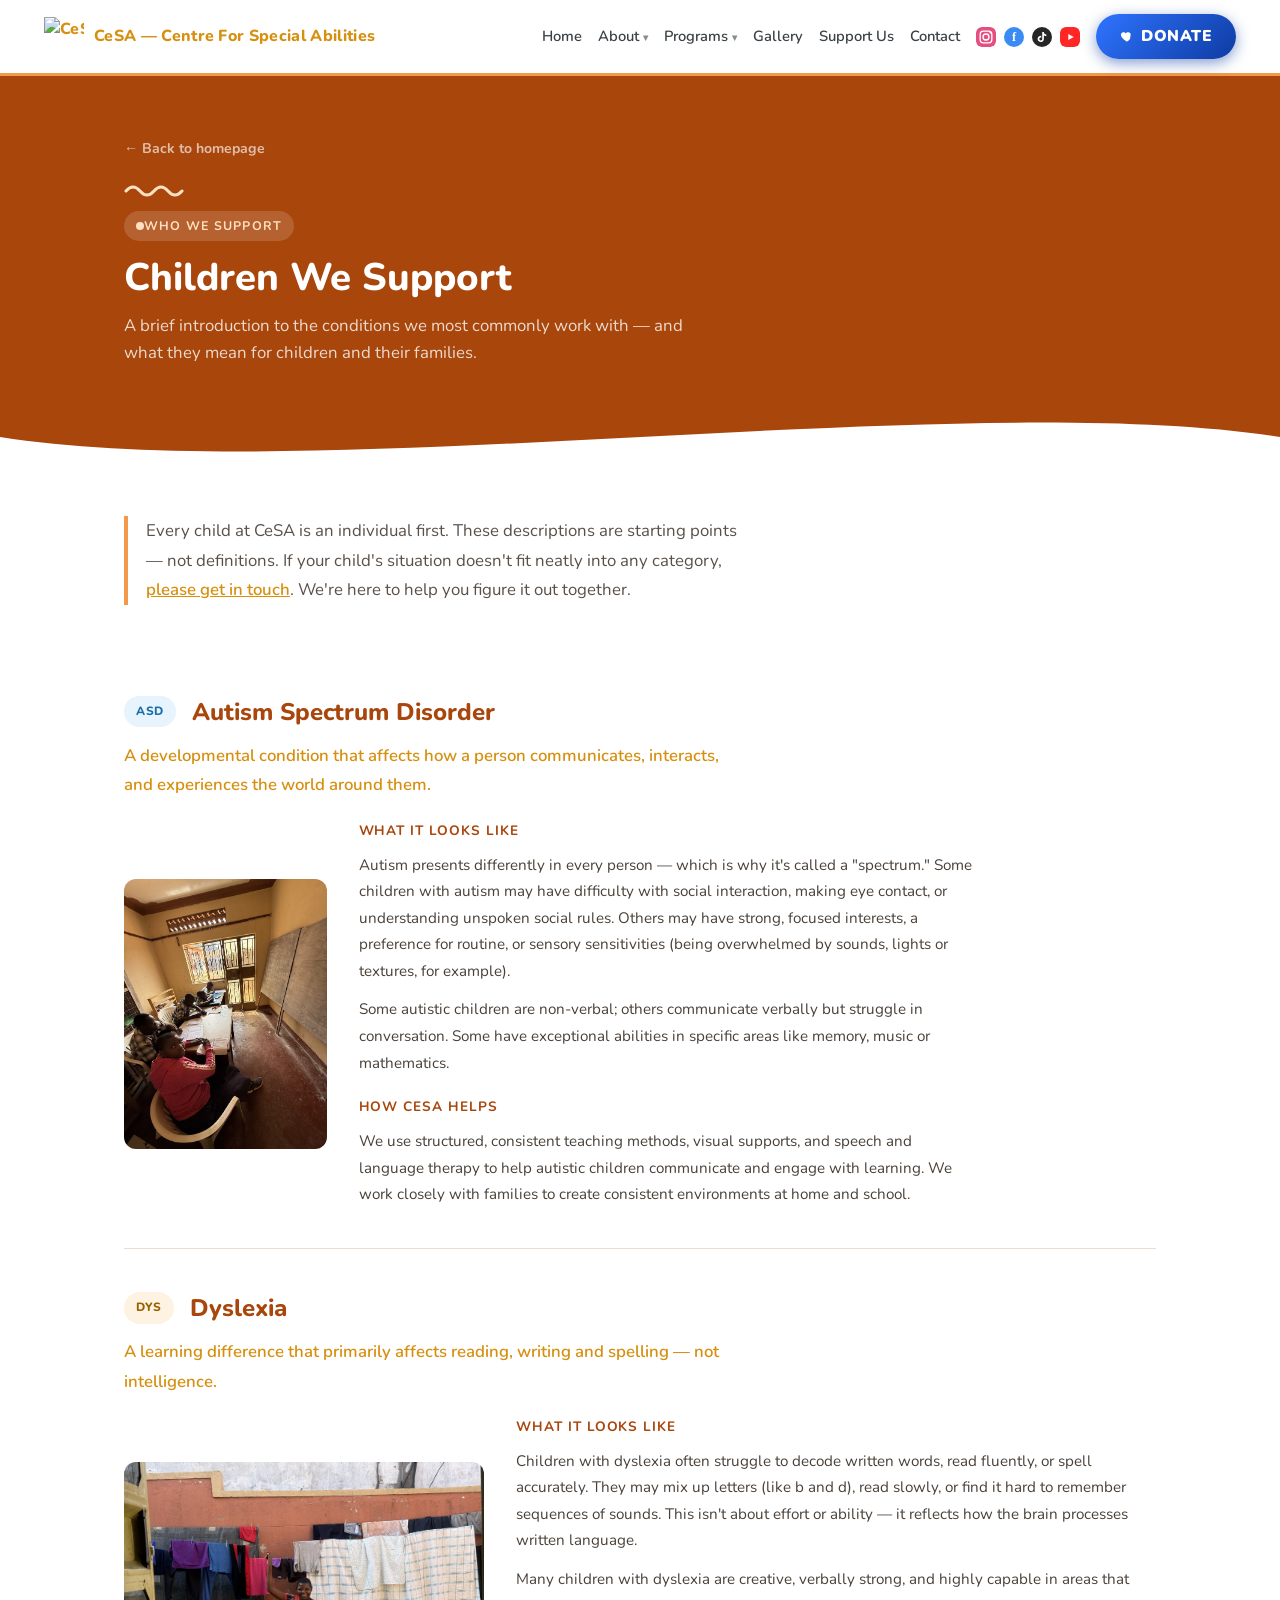
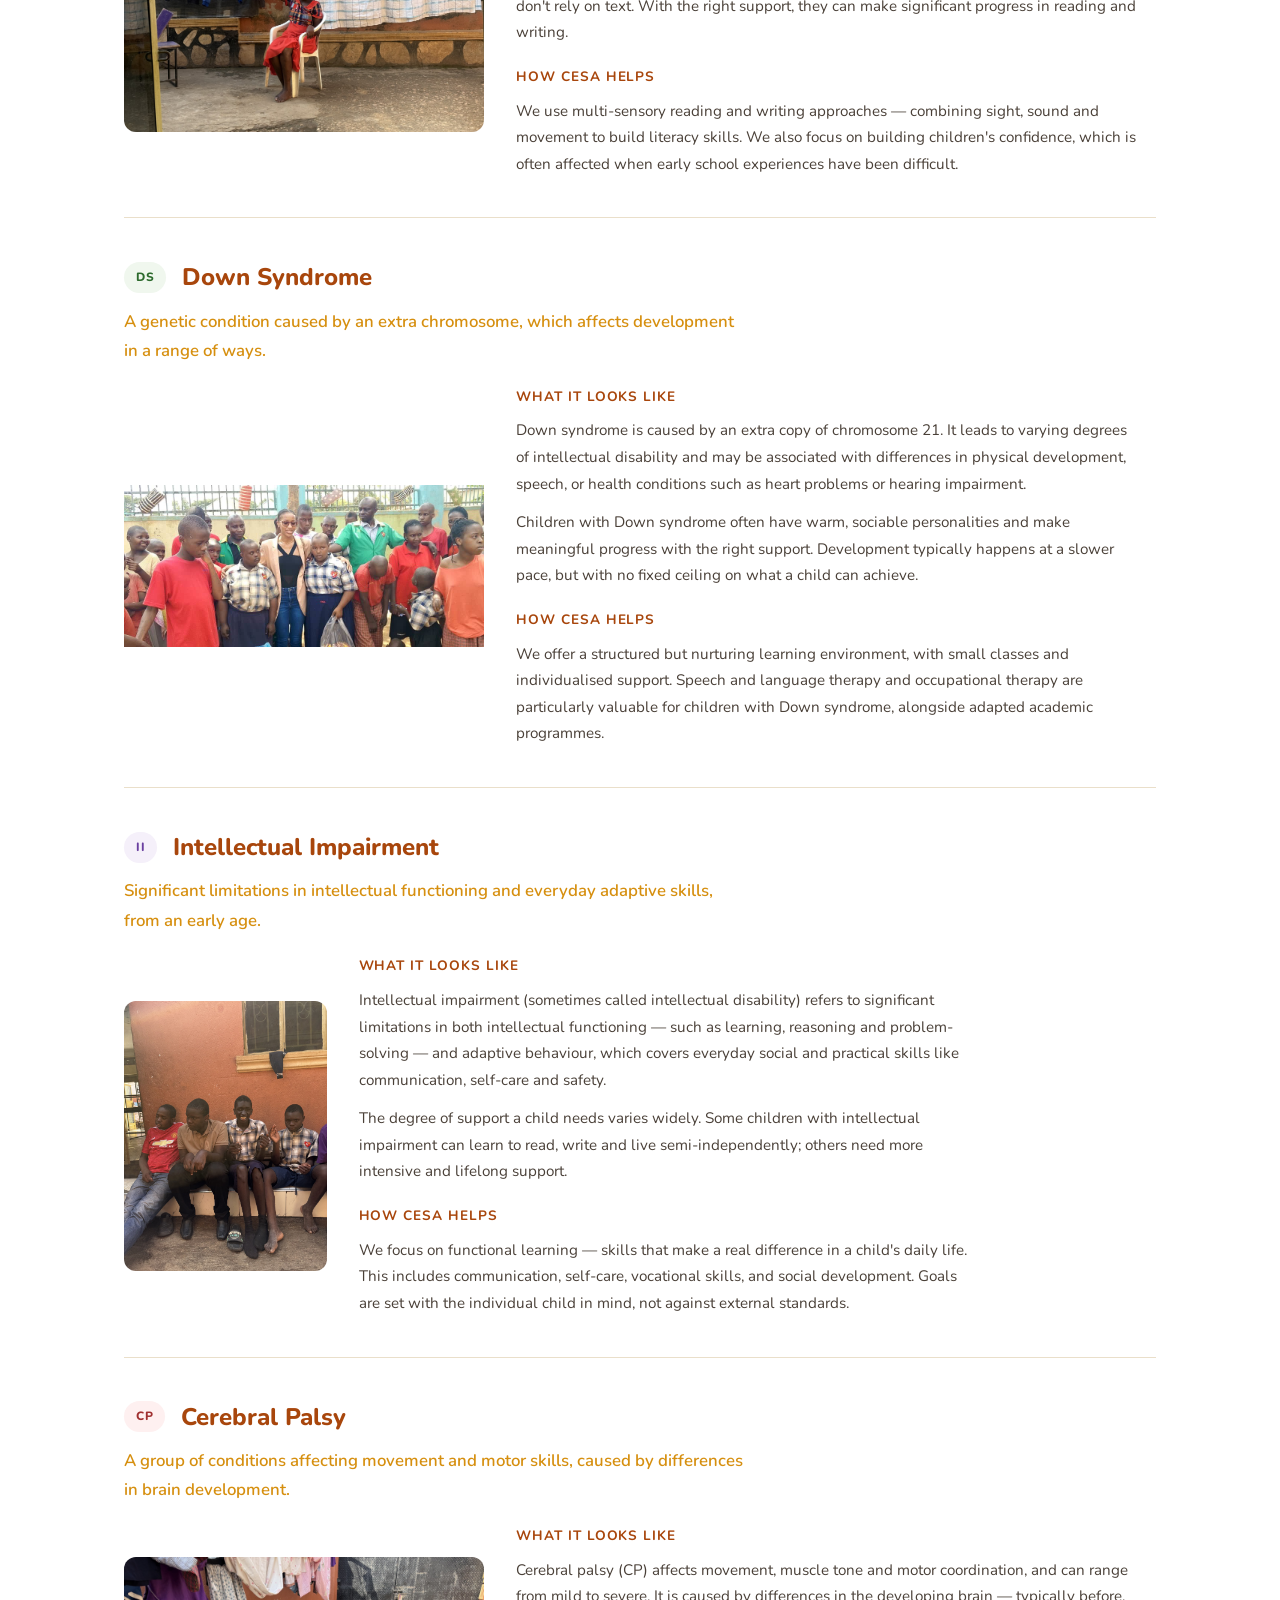
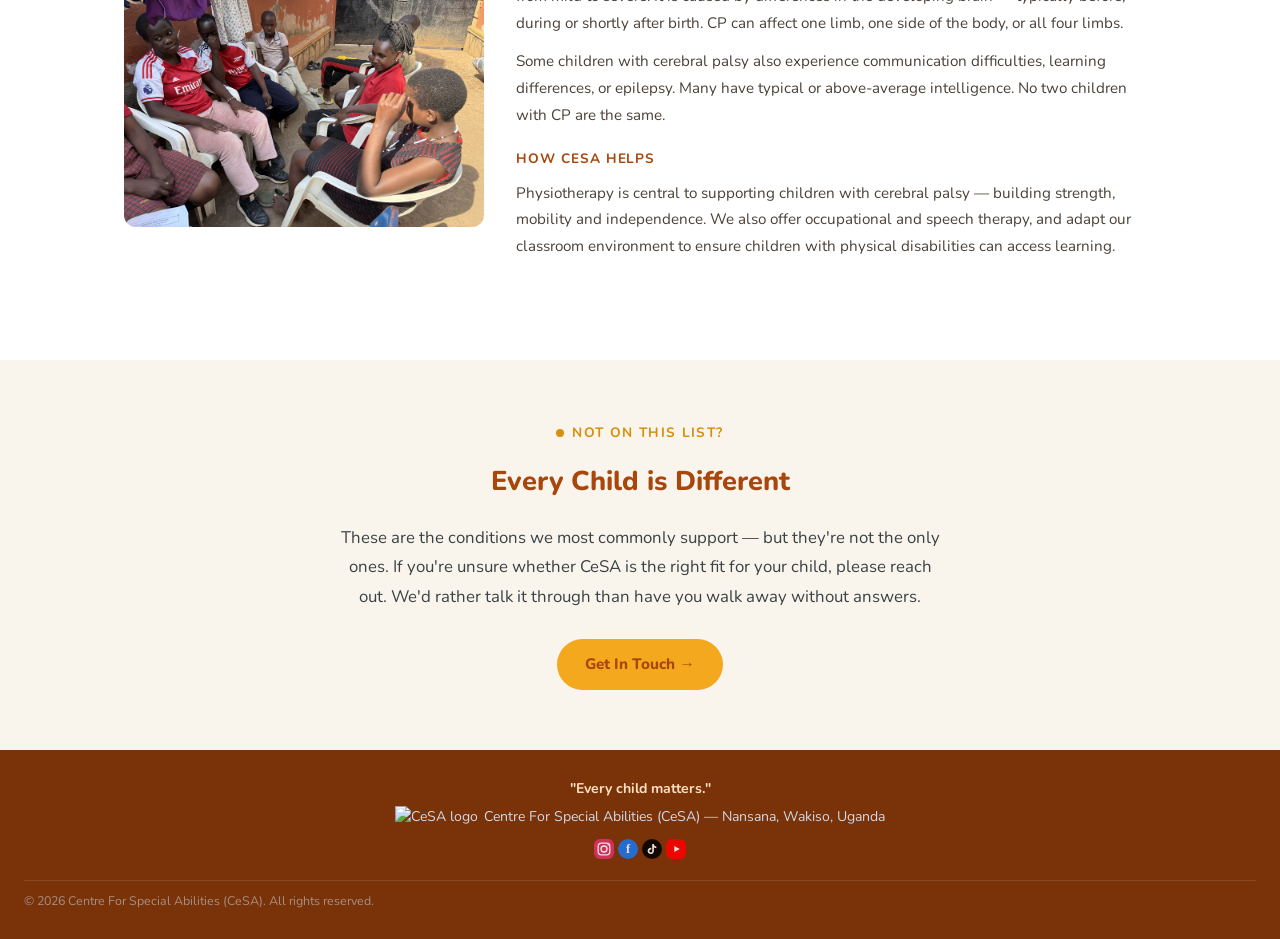
==== commit 9215c827: "Replace remaining stock photos with new CeSA photos from cesahp folder Swaps 27 photo slots across t" ====
--- a/conditions.html
+++ b/conditions.html
@@ -15,7 +15,7 @@
   <nav class="nav">
     <a href="index.html#top" class="logo"><img src="images/logo.png" alt="CeSA logo" class="logo-img"><span class="logo-full">CeSA — Centre For Special Abilities</span><span class="logo-short">CeSA</span></a>
     <div class="nav-right">
-      <ul class="nav-links">
+      <ul class="nav-links" id="nav-links">
         <li><a href="index.html">Home</a></li>
         <li class="has-dropdown">
           <a href="index.html#about">About <span class="dropdown-arrow">▾</span></a>
@@ -51,7 +51,10 @@
           <svg viewBox="0 0 24 24" width="20" height="20" aria-hidden="true"><rect width="24" height="24" rx="6" fill="#FF0000"/><path d="M10 8.3l6.5 3.7-6.5 3.7z" fill="#fff"/></svg>
         </a>
       </div>
-      <a href="support-us.html#ways-to-give" class="btn-donate"><svg viewBox="0 0 24 24" width="14" height="14" fill="currentColor" aria-hidden="true"><path d="M12 20s-7-4.35-9.5-8.5C.5 8 2 4.5 5.5 4c2-.3 3.7.7 4.5 2.2C10.8 4.7 12.5 3.7 14.5 4c3.5.5 5 4 3 7.5C19 15.65 12 20 12 20z"/></svg>Donate</a>
+      <a href="support-us.html#ways-to-give" class="btn-donate"><svg viewBox="0 0 24 24" width="14" height="14" fill="currentColor" aria-hidden="true"><path d="M12 20s-7-4.35-9.5-8.5C.5 8 2 4.5 5.5 4c2-.3 3.7.7 4.5 2.2C10.8 4.7 12.5 3.7 14.5 4c3.5.5 5 4 3 7.5C19 15.65 12 20 12 20z"/></svg><span class="btn-donate-label">Donate</span></a>
+      <button type="button" class="nav-toggle" aria-label="Menu" aria-expanded="false" aria-controls="nav-links">
+        <span></span><span></span><span></span>
+      </button>
     </div>
   </nav>
 </header>
@@ -80,7 +83,7 @@
         </div>
         <p class="condition-lead">A developmental condition that affects how a person communicates, interacts, and experiences the world around them.</p>
         <div class="condition-row">
-          <img class="condition-photo" src="images/gallery-2.jpg" alt="">
+          <img class="condition-photo" src="images/condition-autism.jpg" alt="">
           <div class="condition-text">
             <h3>What it looks like</h3>
             <p>Autism presents differently in every person — which is why it's called a "spectrum." Some children with autism may have difficulty with social interaction, making eye contact, or understanding unspoken social rules. Others may have strong, focused interests, a preference for routine, or sensory sensitivities (being overwhelmed by sounds, lights or textures, for example).</p>
@@ -98,7 +101,7 @@
         </div>
         <p class="condition-lead">A learning difference that primarily affects reading, writing and spelling — not intelligence.</p>
         <div class="condition-row">
-          <img class="condition-photo" src="images/gallery-3.jpg" alt="">
+          <img class="condition-photo" src="images/condition-dyslexia.jpg" alt="">
           <div class="condition-text">
             <h3>What it looks like</h3>
             <p>Children with dyslexia often struggle to decode written words, read fluently, or spell accurately. They may mix up letters (like b and d), read slowly, or find it hard to remember sequences of sounds. This isn't about effort or ability — it reflects how the brain processes written language.</p>
@@ -116,7 +119,7 @@
         </div>
         <p class="condition-lead">A genetic condition caused by an extra chromosome, which affects development in a range of ways.</p>
         <div class="condition-row">
-          <img class="condition-photo" src="images/gallery-9.jpg" alt="">
+          <img class="condition-photo" src="images/condition-downsyndrome.jpg" alt="">
           <div class="condition-text">
             <h3>What it looks like</h3>
             <p>Down syndrome is caused by an extra copy of chromosome 21. It leads to varying degrees of intellectual disability and may be associated with differences in physical development, speech, or health conditions such as heart problems or hearing impairment.</p>
@@ -134,7 +137,7 @@
         </div>
         <p class="condition-lead">Significant limitations in intellectual functioning and everyday adaptive skills, from an early age.</p>
         <div class="condition-row">
-          <img class="condition-photo" src="images/gallery-30.jpg" alt="">
+          <img class="condition-photo" src="images/condition-intellectual.jpg" alt="">
           <div class="condition-text">
             <h3>What it looks like</h3>
             <p>Intellectual impairment (sometimes called intellectual disability) refers to significant limitations in both intellectual functioning — such as learning, reasoning and problem-solving — and adaptive behaviour, which covers everyday social and practical skills like communication, self-care and safety.</p>
@@ -152,7 +155,7 @@
         </div>
         <p class="condition-lead">A group of conditions affecting movement and motor skills, caused by differences in brain development.</p>
         <div class="condition-row">
-          <img class="condition-photo" src="images/gallery-12.jpg" alt="">
+          <img class="condition-photo" src="images/condition-cerebralpalsy.jpg" alt="">
           <div class="condition-text">
             <h3>What it looks like</h3>
             <p>Cerebral palsy (CP) affects movement, muscle tone and motor coordination, and can range from mild to severe. It is caused by differences in the developing brain — typically before, during or shortly after birth. CP can affect one limb, one side of the body, or all four limbs.</p>
--- a/style.css
+++ b/style.css
@@ -128,6 +128,43 @@
   display: flex;
   gap: 8px;
   margin-left: 16px;
+}
+
+.nav-toggle {
+  display: none;
+  flex-direction: column;
+  justify-content: center;
+  align-items: center;
+  gap: 5px;
+  width: 38px;
+  height: 38px;
+  padding: 0;
+  margin-left: 12px;
+  background: none;
+  border: none;
+  cursor: pointer;
+  flex-shrink: 0;
+}
+
+.nav-toggle span {
+  display: block;
+  width: 22px;
+  height: 2.5px;
+  border-radius: 2px;
+  background: var(--navy);
+  transition: transform 0.2s ease, opacity 0.2s ease;
+}
+
+.nav-toggle.open span:nth-child(1) {
+  transform: translateY(7.5px) rotate(45deg);
+}
+
+.nav-toggle.open span:nth-child(2) {
+  opacity: 0;
+}
+
+.nav-toggle.open span:nth-child(3) {
+  transform: translateY(-7.5px) rotate(-45deg);
 }
 
 .btn-donate {
@@ -1090,6 +1127,26 @@
   color: #8a7f74;
 }
 
+.give-alert {
+  display: flex;
+  align-items: flex-start;
+  gap: 10px;
+  margin: 14px 0;
+  padding: 12px 14px;
+  background: #eaf1ff;
+  border: 1px solid #b9cdf5;
+  border-radius: 10px;
+  font-size: 0.85rem;
+  font-weight: 700;
+  color: #123a91;
+  line-height: 1.45;
+}
+
+.give-alert svg {
+  flex-shrink: 0;
+  margin-top: 2px;
+}
+
 .give-extra {
   display: grid;
   grid-template-columns: repeat(2, 1fr);
@@ -2019,9 +2076,59 @@
 }
 
 @media (max-width: 800px) {
-  /* Mobile dropdown */
+  /* Mobile nav: hamburger-collapsed menu */
+  .nav {
+    position: relative;
+  }
+  .nav-toggle {
+    display: flex;
+  }
+  .nav-links {
+    display: none;
+    position: absolute;
+    top: 100%;
+    left: 0;
+    right: 0;
+    flex-direction: column;
+    align-items: stretch;
+    gap: 0;
+    background: #fff;
+    border-top: 1px solid #f0ece2;
+    box-shadow: 0 12px 20px rgba(0, 0, 0, 0.1);
+    padding: 6px 24px 16px;
+    font-size: 0.95rem;
+    z-index: 50;
+  }
+  .nav-links.open {
+    display: flex;
+  }
+  .nav-links li {
+    width: 100%;
+  }
+  .nav-links a {
+    display: block;
+    padding: 13px 0;
+    border-bottom: 1px solid #f2ece0;
+  }
+  .has-dropdown::after {
+    display: none;
+  }
   .has-dropdown.open .dropdown-menu {
     display: block;
+  }
+  .dropdown-menu {
+    display: none;
+    position: static;
+    transform: none;
+    box-shadow: none;
+    border-top: none;
+    min-width: 0;
+    width: 100%;
+    padding: 0 0 4px 16px;
+  }
+  .dropdown-menu li a {
+    padding: 10px 0;
+    border-bottom: none;
   }
 
   /* Principal page: stack photo above text */
@@ -2037,10 +2144,6 @@
     width: 220px;
   }
 
-  .nav-links {
-    gap: 14px;
-    font-size: 0.85rem;
-  }
   .logo-full {
     display: none;
   }
@@ -2110,12 +2213,6 @@
   .logo-img {
     height: 30px;
     width: 30px;
-  }
-  .nav-links {
-    gap: 6px 10px;
-    font-size: 0.72rem;
-    flex-wrap: wrap;
-    justify-content: flex-end;
   }
   .btn-donate {
     margin-left: 6px;
@@ -2291,6 +2388,7 @@
   }
   .program-photo {
     flex: 0 0 auto;
+    height: auto;
     width: auto;
     max-width: 100%;
     max-height: 320px;
@@ -2304,6 +2402,7 @@
   }
   .condition-photo {
     flex: 0 0 auto;
+    height: auto;
     width: auto;
     max-width: 100%;
     max-height: 320px;
@@ -2481,6 +2580,6 @@
   .split-photo img { max-height: 260px; }
 }
 @media (max-width: 700px) {
-  .stat-row { grid-template-columns: repeat(2, 1fr); }
+  .stat-row { grid-template-columns: 1fr; }
   .icon-grid { grid-template-columns: 1fr; }
 }
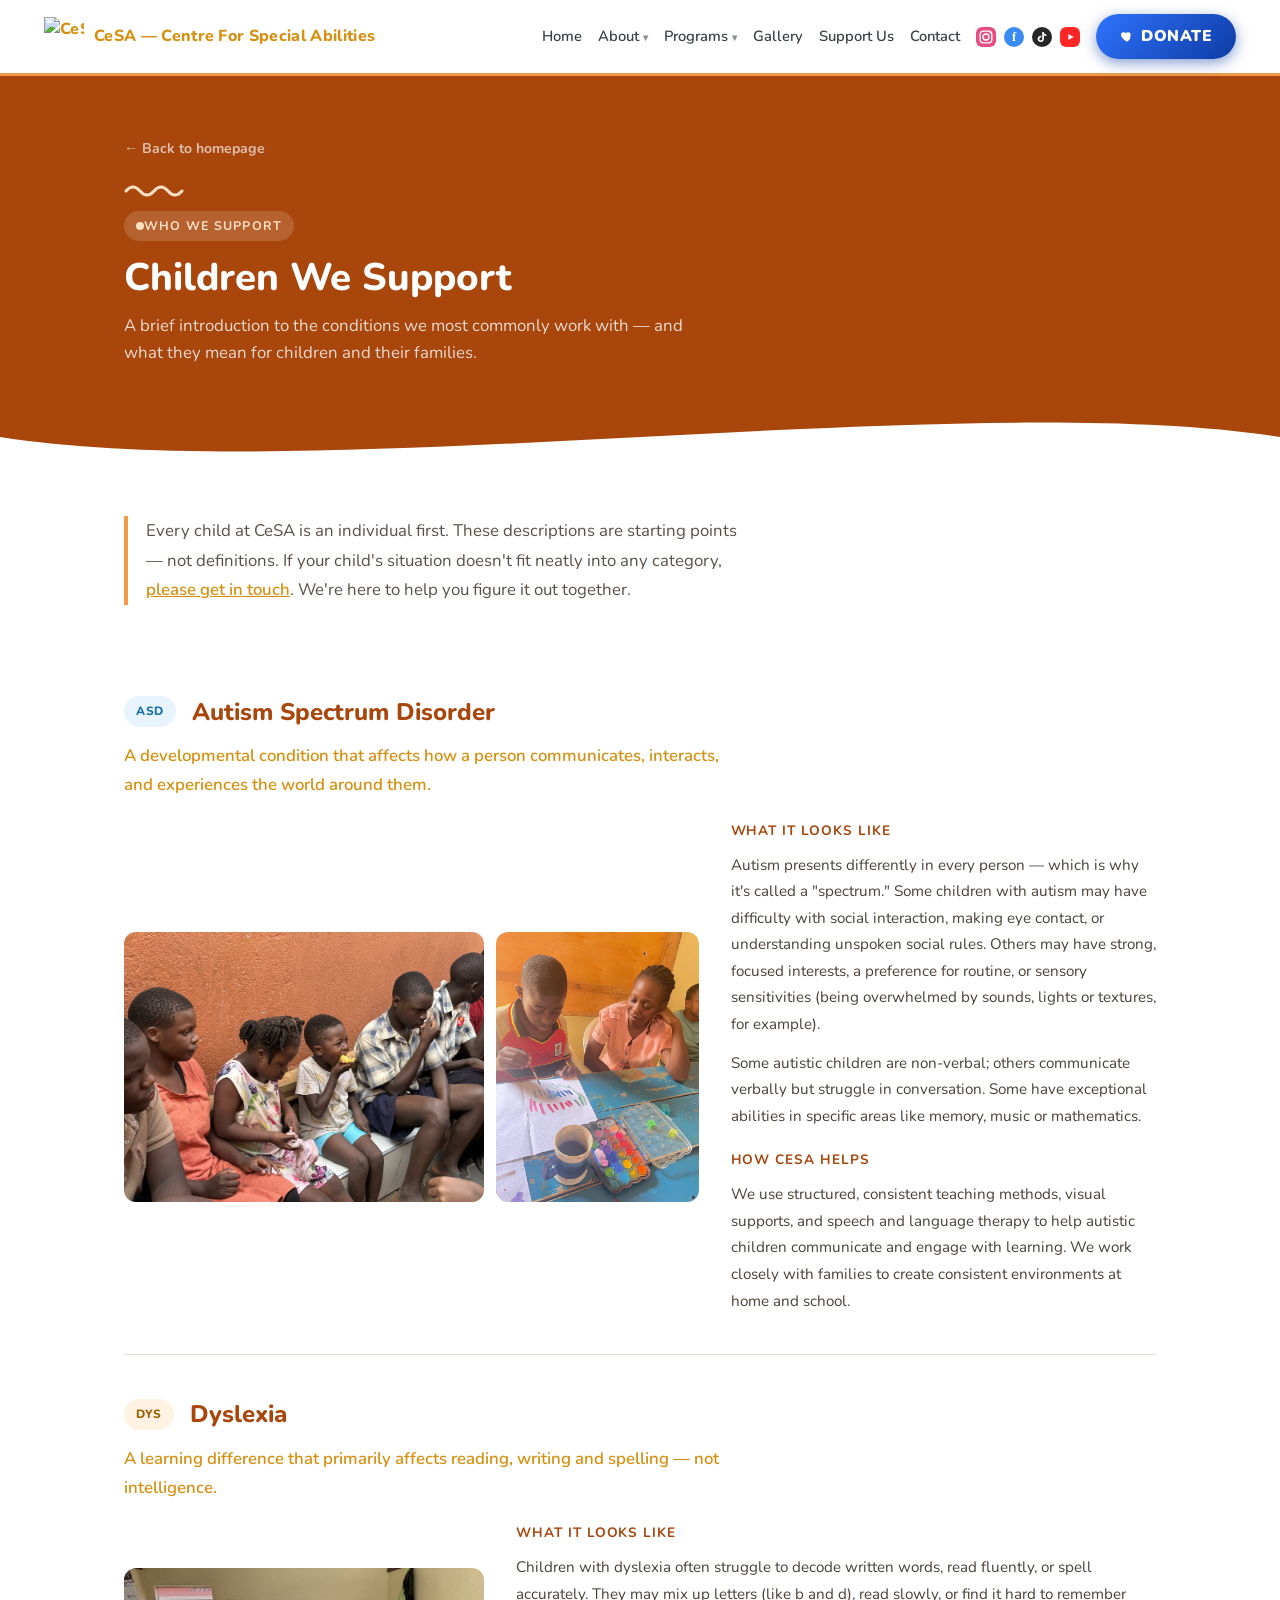
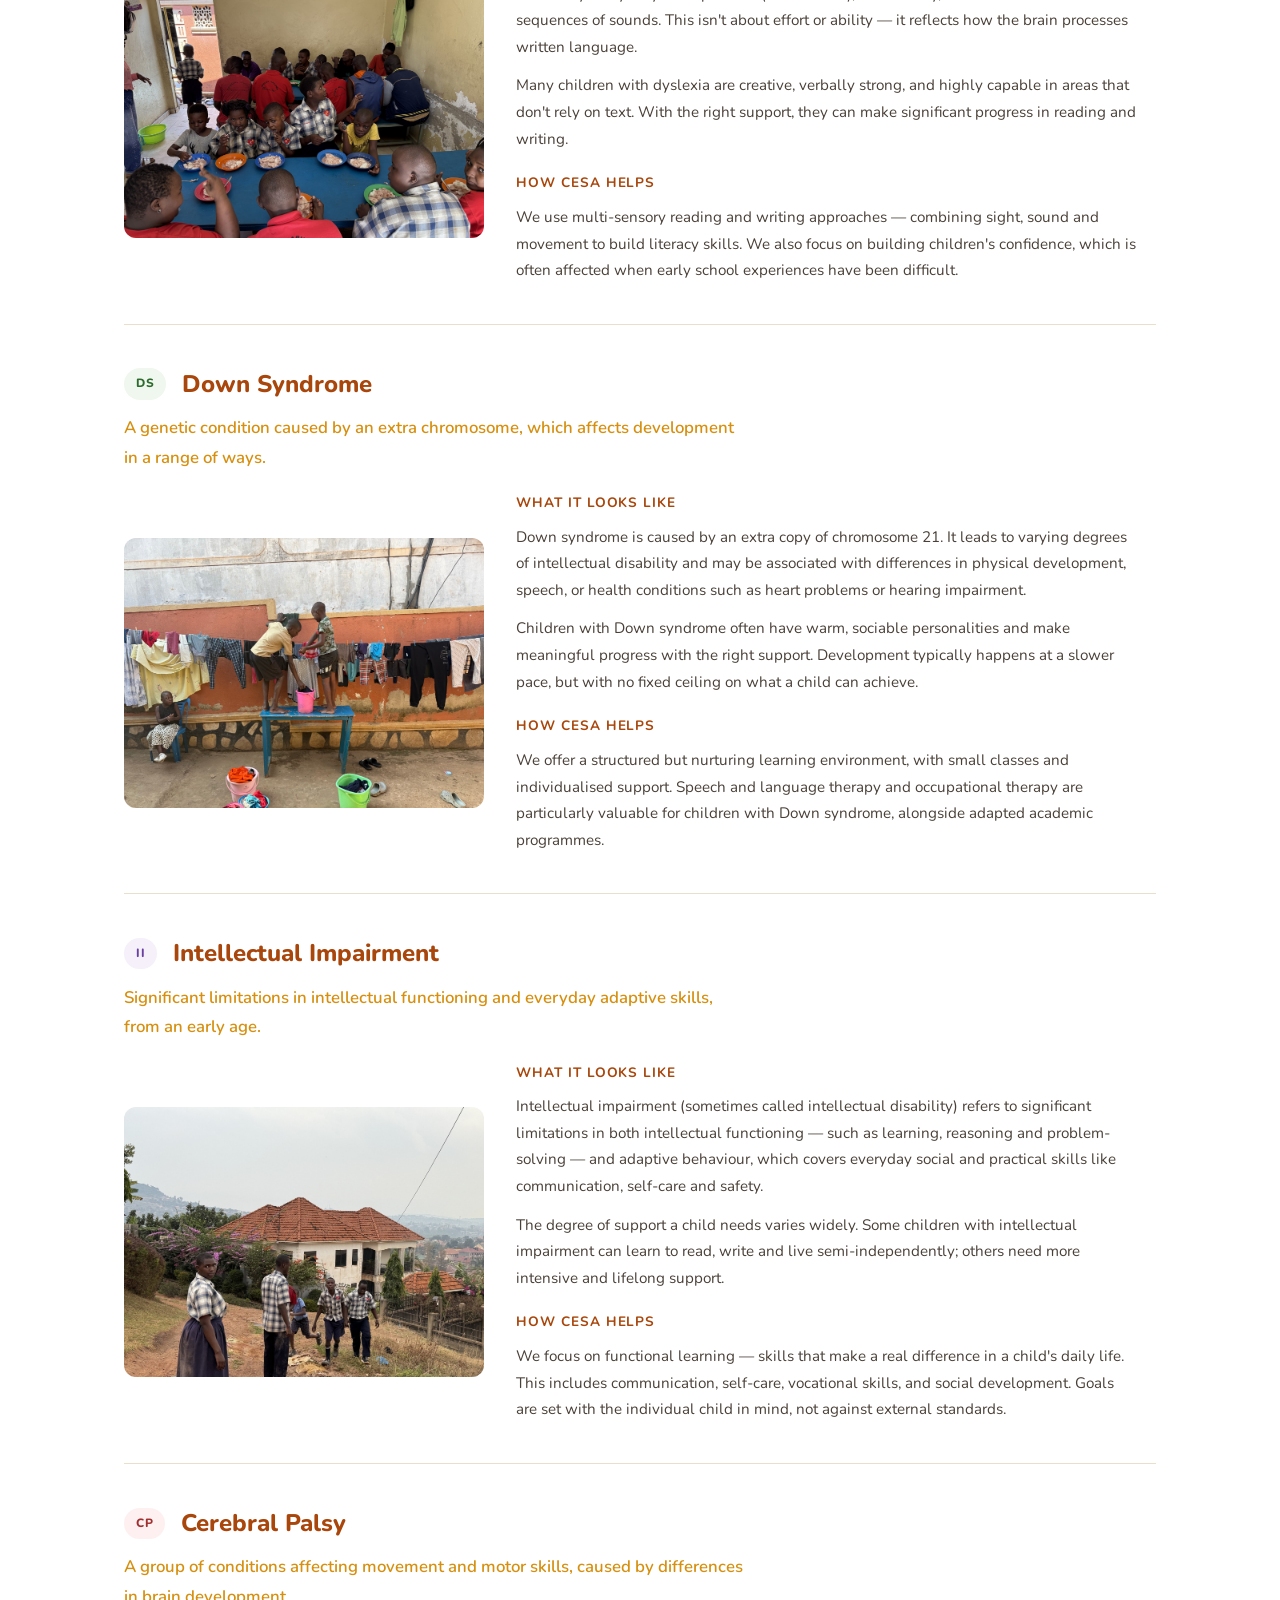
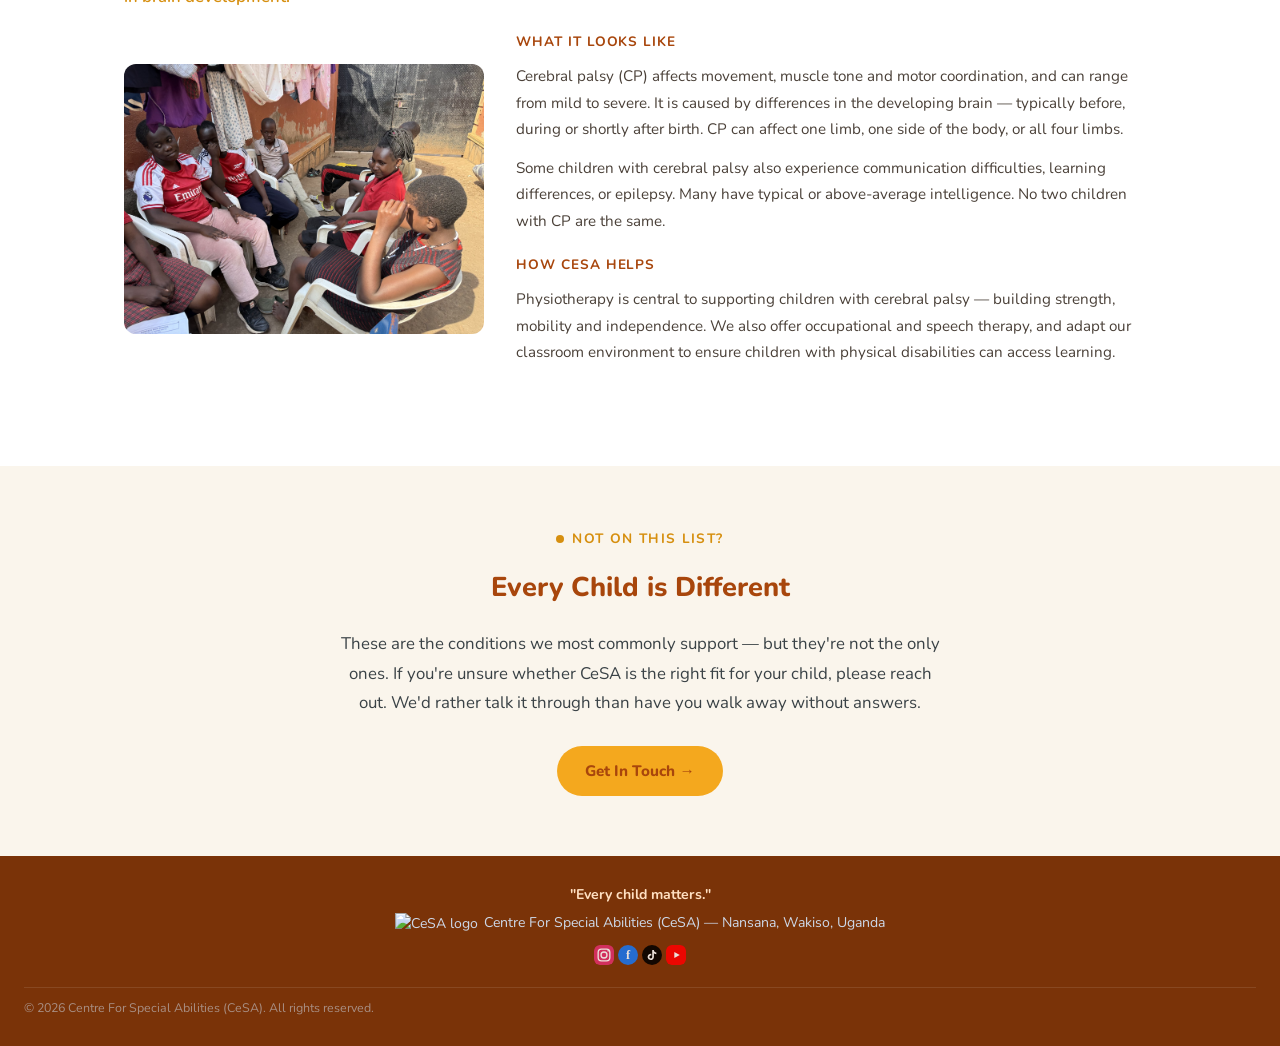
==== commit 3673cf95: "Add second photos to program/condition sections, anonymize graduate story, add culvert flood news ar" ====
--- a/conditions.html
+++ b/conditions.html
@@ -83,7 +83,10 @@
         </div>
         <p class="condition-lead">A developmental condition that affects how a person communicates, interacts, and experiences the world around them.</p>
         <div class="condition-row">
-          <img class="condition-photo" src="images/condition-autism.jpg" alt="">
+          <div class="condition-photo-group">
+            <img class="condition-photo" src="images/condition-autism.jpg" alt="">
+            <img class="condition-photo" src="images/condition-autism-2.jpg" alt="">
+          </div>
           <div class="condition-text">
             <h3>What it looks like</h3>
             <p>Autism presents differently in every person — which is why it's called a "spectrum." Some children with autism may have difficulty with social interaction, making eye contact, or understanding unspoken social rules. Others may have strong, focused interests, a preference for routine, or sensory sensitivities (being overwhelmed by sounds, lights or textures, for example).</p>
--- a/style.css
+++ b/style.css
@@ -948,12 +948,8 @@
   color: #165bfb;
 }
 
-#ways-to-give .card:nth-of-type(3) {
-  border-top-color: #1d4ed8;
-}
-
-#ways-to-give .card:nth-of-type(3) h3 {
-  color: #1d4ed8;
+#ways-to-give .cards {
+  grid-template-columns: repeat(2, 1fr);
 }
 
 #ways-to-give .btn {
@@ -1488,6 +1484,16 @@
   border-radius: 12px;
 }
 
+.program-photo-group {
+  display: flex;
+  gap: 12px;
+  flex: 0 0 auto;
+}
+
+.program-photo-group .program-photo {
+  margin: 0;
+}
+
 .program-text {
   flex: 1;
   min-width: 0;
@@ -1501,6 +1507,81 @@
 
 .program-card p + p {
   margin-top: 12px;
+}
+
+.program-video-row {
+  display: flex;
+  align-items: center;
+  gap: 20px;
+  margin-top: 20px;
+  flex-wrap: wrap;
+}
+
+.program-video {
+  position: relative;
+  display: block;
+  flex: 0 0 auto;
+  width: 220px;
+  border-radius: 12px;
+  overflow: hidden;
+  box-shadow: 0 10px 30px rgba(0, 0, 0, 0.15);
+}
+
+.program-video img {
+  width: 100%;
+  aspect-ratio: 16 / 9;
+  object-fit: cover;
+  display: block;
+}
+
+.program-video.vertical {
+  width: 120px;
+}
+
+.program-video.vertical img {
+  aspect-ratio: 9 / 16;
+}
+
+.program-video .play-button {
+  position: absolute;
+  top: 50%;
+  left: 50%;
+  transform: translate(-50%, -50%);
+  width: 46px;
+  opacity: 0.9;
+  transition: opacity 0.15s ease, transform 0.15s ease;
+}
+
+.program-video .play-button svg {
+  width: 100%;
+  display: block;
+}
+
+.program-video:hover .play-button {
+  opacity: 1;
+  transform: translate(-50%, -50%) scale(1.08);
+}
+
+.program-video-info {
+  flex: 1;
+  min-width: 160px;
+}
+
+.program-video-tag {
+  display: block;
+  font-size: 0.72rem;
+  font-weight: 800;
+  letter-spacing: 0.04em;
+  text-transform: uppercase;
+  color: #e51e25;
+  margin-bottom: 6px;
+}
+
+.program-video-info p {
+  font-weight: 700;
+  color: var(--navy);
+  font-size: 1rem;
+  line-height: 1.4;
 }
 
 /* Conditions page */
@@ -1548,6 +1629,16 @@
   max-width: 360px;
   object-fit: contain;
   border-radius: 12px;
+}
+
+.condition-photo-group {
+  display: flex;
+  gap: 12px;
+  flex: 0 0 auto;
+}
+
+.condition-photo-group .condition-photo {
+  margin: 0;
 }
 
 .condition-header {
@@ -2394,6 +2485,16 @@
     max-height: 320px;
     margin: 0 auto;
   }
+  .program-photo-group {
+    flex-wrap: wrap;
+    justify-content: center;
+    width: 100%;
+  }
+  .program-photo-group .program-photo {
+    height: auto;
+    max-height: 220px;
+    max-width: 47%;
+  }
 
   /* Conditions: photo + text → stacked */
   .condition-row {
@@ -2407,6 +2508,16 @@
     max-width: 100%;
     max-height: 320px;
     margin: 0 auto;
+  }
+  .condition-photo-group {
+    flex-wrap: wrap;
+    justify-content: center;
+    width: 100%;
+  }
+  .condition-photo-group .condition-photo {
+    height: auto;
+    max-height: 220px;
+    max-width: 47%;
   }
 
   /* Admission steps: stack vertically, hide arrows */
@@ -2555,6 +2666,9 @@
 .qa-item h3 { font-size: 1.05rem; color: var(--navy); margin-bottom: 6px; }
 .qa-item p { margin: 0; }
 .split-photo img { width: 100%; height: 100%; max-height: 360px; object-fit: cover; border-radius: 20px; display: block; }
+
+.split-photo-group { display: flex; gap: 10px; height: 360px; }
+.split-photo-group img { width: calc(50% - 5px); }
 .split-text p { max-width: none; }
 
 /* Decorative floating blobs */
@@ -2578,6 +2692,7 @@
   .split { grid-template-columns: 1fr; }
   .split.reverse .split-photo { order: 0; }
   .split-photo img { max-height: 260px; }
+  .split-photo-group { height: 260px; }
 }
 @media (max-width: 700px) {
   .stat-row { grid-template-columns: 1fr; }
